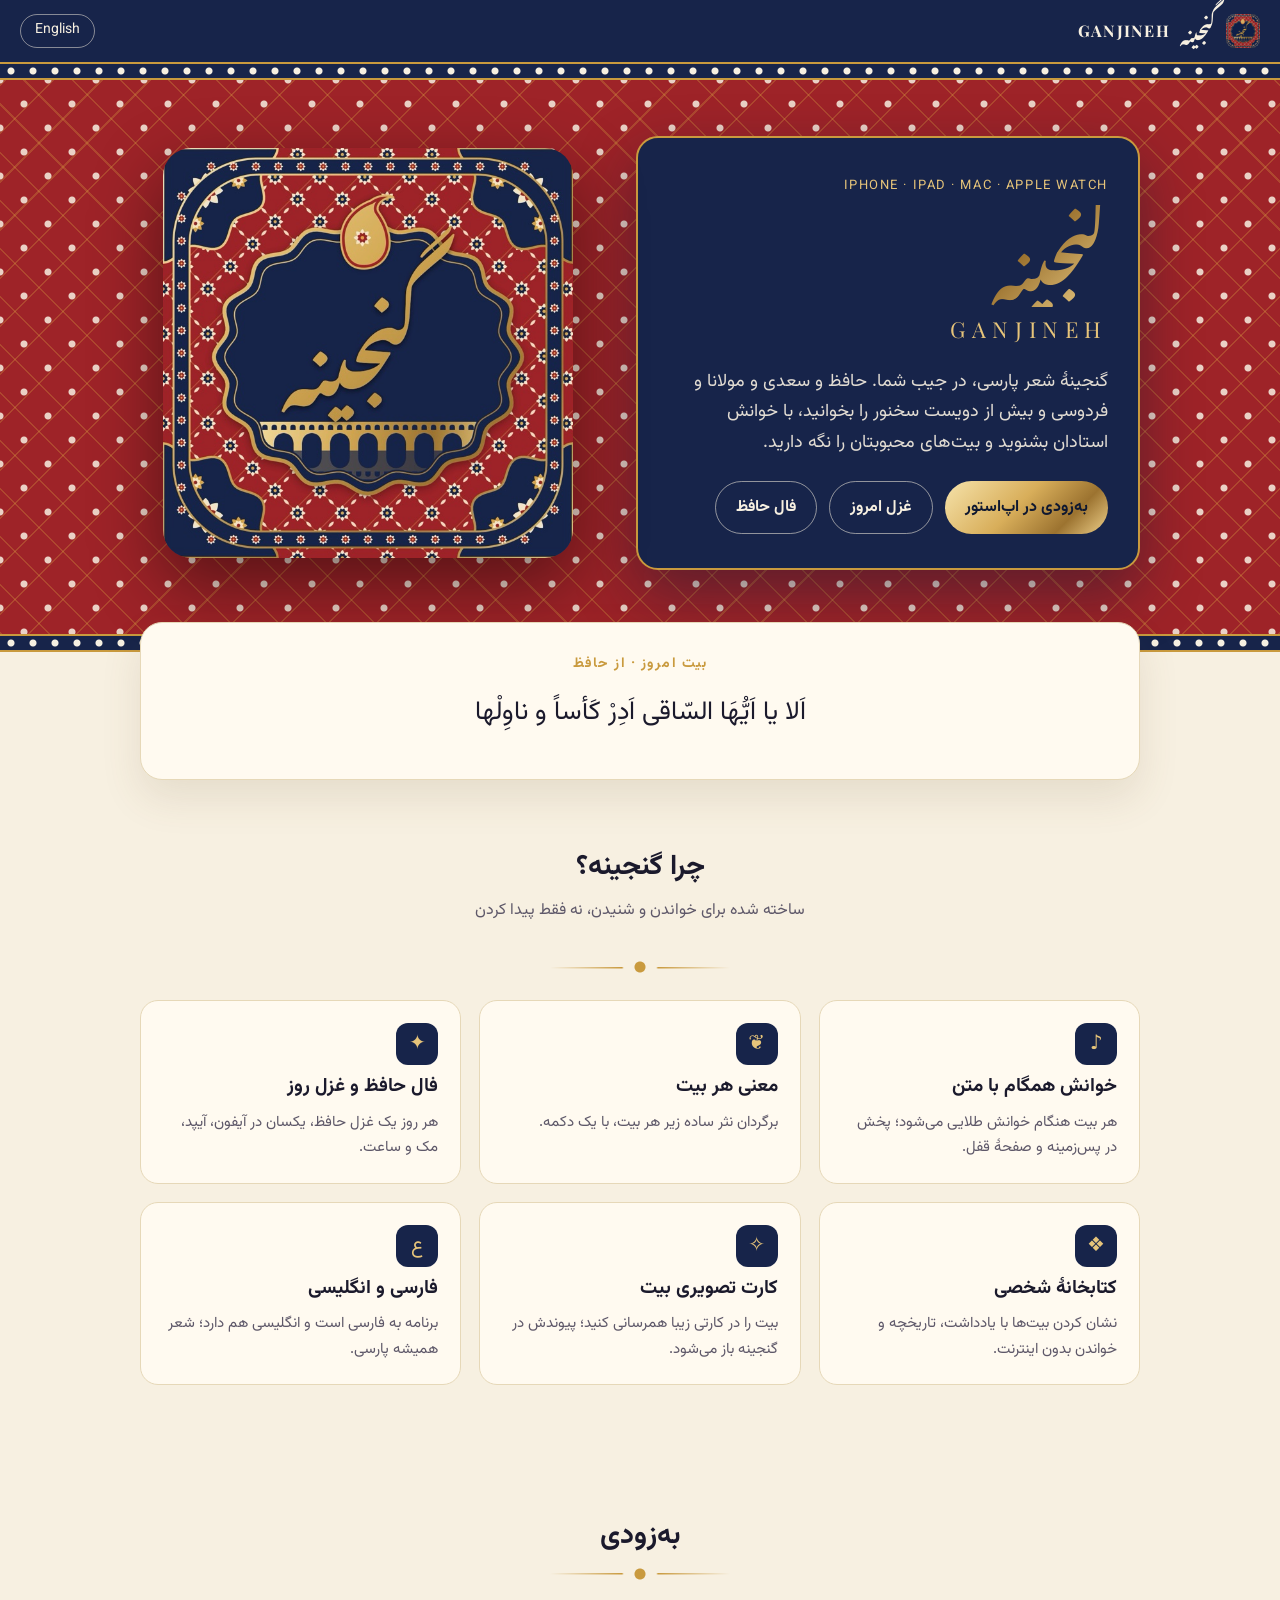
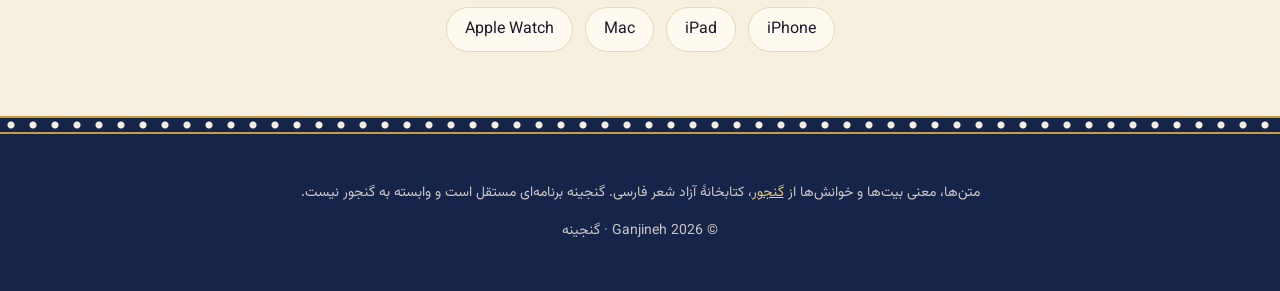
==== index.html @ 53aa2937 "Ganjineh website and universal-link setup Home page (Persian with English toggle) showing today's Ha" ====
<!doctype html>
<html lang="fa" dir="rtl">
<head>
<meta charset="utf-8">
<meta name="viewport" content="width=device-width, initial-scale=1, viewport-fit=cover">
<link rel="icon" type="image/png" href="/assets/favicon.png">
<link rel="apple-touch-icon" href="/assets/apple-touch-icon.png">
<meta name="theme-color" content="#17244a">
<meta property="og:site_name" content="Ganjineh · گنجینه">
<meta property="og:image" content="https://ganjinehparsi.com/assets/og.jpg">
<meta name="twitter:card" content="summary">
<link rel="preconnect" href="https://fonts.googleapis.com">
<link rel="preconnect" href="https://fonts.gstatic.com" crossorigin>
<link href="https://fonts.googleapis.com/css2?family=Noto+Nastaliq+Urdu:wght@700&family=Playfair+Display:wght@600&family=Vazirmatn:wght@400;700&display=swap" rel="stylesheet">
<link rel="stylesheet" href="/assets/style.css">
<script src="/assets/app.js" defer></script>
<title>گنجینه · Ganjineh — گنجینهٔ شعر پارسی</title>
<meta name="description" content="گنجینه: شعر کلاسیک فارسی را بخوانید، بشنوید و نگه دارید — حافظ، سعدی، مولانا، فردوسی و بیش از دویست سخنور. Ganjineh: read and listen to classical Persian poetry on iPhone, iPad, Mac and Apple Watch.">
<meta property="og:title" content="گنجینه · Ganjineh">
<meta property="og:description" content="گنجینهٔ شعر پارسی، در جیب شما · The treasury of Persian poetry">
</head>
<body>
<header class="top">
  <a class="brand" href="/"><img src="/assets/apple-touch-icon.png" alt=""><span class="fa">گنجینه</span><span class="en">GANJINEH</span></a>
  <a href="#" class="lang-toggle" data-lang-toggle>English</a>
</header>
<div class="border-band"></div>
<main>
  <section class="hero carpet">
    <div class="wrap hero-inner">
      <div class="hero-card">
        <span class="eyebrow">iPhone · iPad · Mac · Apple Watch</span>
        <h1 class="title-fa">گنجینه</h1>
        <p class="title-en">Ganjineh</p>
        <p class="lead only-fa">گنجینهٔ شعر پارسی، در جیب شما. حافظ و سعدی و مولانا و فردوسی و بیش از دویست سخنور را بخوانید، با خوانش استادان بشنوید و بیت‌های محبوبتان را نگه دارید.</p>
        <p class="lead only-en">The treasury of Persian poetry, in your pocket. Read Hafez, Saadi, Rumi, Ferdowsi and over two hundred poets, listen to recitations as each couplet glows, and keep the verses you love.</p>
        <div class="buttons">
          <a class="btn btn-gold" href="#download"><span class="only-fa">به‌زودی در اپ‌استور</span><span class="only-en">Coming soon to the App Store</span></a>
          <a class="btn btn-ghost" href="/today"><span class="only-fa">غزل امروز</span><span class="only-en">Today's ghazal</span></a>
          <a class="btn btn-ghost" href="/fal"><span class="only-fa">فال حافظ</span><span class="only-en">Fal of Hafez</span></a>
        </div>
      </div>
      <img class="emblem" src="/assets/emblem.jpg" alt="Ganjineh emblem">
    </div>
  </section>
  <div class="border-band"></div>

  <div class="wrap">
    <div class="daily" data-daily>
      <div class="label"><span class="only-fa">بیت امروز · از حافظ</span><span class="only-en">Today's couplet · Hafez</span></div>
      <p class="couplet"><span class="m">…</span></p>
      <div class="source"></div>
    </div>
  </div>

  <section>
    <div class="wrap">
      <h2 class="section-title"><span class="only-fa">چرا گنجینه؟</span><span class="only-en">Why Ganjineh</span></h2>
      <p class="section-sub"><span class="only-fa">ساخته شده برای خواندن و شنیدن، نه فقط پیدا کردن</span><span class="only-en">Made for reading and listening, not just finding</span></p>
      <div class="ornament"></div>
      <div class="features">
        <div class="feature"><div class="icon">♪</div><h3 class="only-fa">خوانش همگام با متن</h3><h3 class="only-en">Recitations in sync</h3><p class="only-fa">هر بیت هنگام خوانش طلایی می‌شود؛ پخش در پس‌زمینه و صفحهٔ قفل.</p><p class="only-en">Each couplet glows gold as it is recited; plays in the background and on the lock screen.</p></div>
        <div class="feature"><div class="icon">❦</div><h3 class="only-fa">معنی هر بیت</h3><h3 class="only-en">Meaning of every couplet</h3><p class="only-fa">برگردان نثر ساده زیر هر بیت، با یک دکمه.</p><p class="only-en">A plain-prose meaning under each couplet, one tap away.</p></div>
        <div class="feature"><div class="icon">✦</div><h3 class="only-fa">فال حافظ و غزل روز</h3><h3 class="only-en">Fal and Hafez of the day</h3><p class="only-fa">هر روز یک غزل حافظ، یکسان در آیفون، آیپد، مک و ساعت.</p><p class="only-en">One Hafez ghazal a day, the same on iPhone, iPad, Mac and Watch.</p></div>
        <div class="feature"><div class="icon">❖</div><h3 class="only-fa">کتابخانهٔ شخصی</h3><h3 class="only-en">Your own library</h3><p class="only-fa">نشان کردن بیت‌ها با یادداشت، تاریخچه و خواندن بدون اینترنت.</p><p class="only-en">Bookmark couplets with notes, keep history, read offline.</p></div>
        <div class="feature"><div class="icon">✧</div><h3 class="only-fa">کارت تصویری بیت</h3><h3 class="only-en">Share as an image</h3><p class="only-fa">بیت را در کارتی زیبا همرسانی کنید؛ پیوندش در گنجینه باز می‌شود.</p><p class="only-en">Share a couplet as a framed card; its link opens right in Ganjineh.</p></div>
        <div class="feature"><div class="icon">ع</div><h3 class="only-fa">فارسی و انگلیسی</h3><h3 class="only-en">Persian and English</h3><p class="only-fa">برنامه به فارسی است و انگلیسی هم دارد؛ شعر همیشه پارسی.</p><p class="only-en">Persian by default with an English interface; the poems stay Persian.</p></div>
      </div>
    </div>
  </section>

  <section class="platforms" id="download">
    <div class="wrap">
      <h2 class="section-title"><span class="only-fa">به‌زودی</span><span class="only-en">Coming soon</span></h2>
      <div class="ornament"></div>
      <div class="row"><span class="pill">iPhone</span><span class="pill">iPad</span><span class="pill">Mac</span><span class="pill">Apple Watch</span></div>
    </div>
  </section>
</main>
<div class="border-band"></div>
<footer>
  <div class="wrap">
    <p><span class="only-fa">متن‌ها، معنی بیت‌ها و خوانش‌ها از <a href="https://ganjoor.net">گنجور</a>، کتابخانهٔ آزاد شعر فارسی. گنجینه برنامه‌ای مستقل است و وابسته به گنجور نیست.</span><span class="only-en">Poems, couplet meanings and recitations come from <a href="https://ganjoor.net">Ganjoor</a>, the free library of Persian poetry. Ganjineh is independent and not affiliated with Ganjoor.</span></p>
    <p>© 2026 Ganjineh · گنجینه</p>
  </div>
</footer>
</body>
</html>
---- assets/style.css ----
:root {
  --indigo: #17244a;
  --indigo-deep: #0f1830;
  --madder: #9e2328;
  --madder-deep: #6e151b;
  --ivory: #f7f0e1;
  --ivory-card: #fffaf0;
  --ink: #1b1a2c;
  --ink-soft: #5e5869;
  --gold: #c99a3e;
  --gold-leaf: linear-gradient(135deg, #f6e3ab 0%, #d8ae5a 45%, #9c7330 75%, #eed08a 100%);
  --rule: #e6d8b8;
  --radius: 22px;
}

* { box-sizing: border-box; }
html { -webkit-text-size-adjust: 100%; }
body {
  margin: 0;
  background: var(--ivory);
  color: var(--ink);
  font-family: "Vazirmatn", "Inter", system-ui, -apple-system, sans-serif;
  line-height: 1.7;
}
a { color: var(--madder); }
img { max-width: 100%; display: block; }

/* Carpet field: madder ground with a gold herati lattice and ivory rosettes, drawn in CSS. */
.carpet {
  background-color: var(--madder);
  background-image:
    radial-gradient(circle at 50% 50%, rgba(247, 240, 225, .85) 0 3px, transparent 4px),
    radial-gradient(circle at 50% 50%, rgba(247, 240, 225, .85) 0 3px, transparent 4px),
    repeating-linear-gradient(45deg, rgba(217, 164, 65, .28) 0 1.5px, transparent 1.5px 34px),
    repeating-linear-gradient(-45deg, rgba(217, 164, 65, .28) 0 1.5px, transparent 1.5px 34px);
  background-size: 48px 48px, 48px 48px, auto, auto;
  background-position: 0 0, 24px 24px, 0 0, 0 0;
}

.border-band {
  height: 18px;
  background:
    radial-gradient(circle, var(--ivory) 0 3px, transparent 4px) 0 50% / 22px 18px repeat-x,
    var(--indigo);
  border-top: 2px solid var(--gold);
  border-bottom: 2px solid var(--gold);
}

.wrap { max-width: 1040px; margin: 0 auto; padding: 0 20px; }

/* Header */
.top {
  display: flex; align-items: center; justify-content: space-between;
  padding: 14px 20px; background: var(--indigo); color: var(--ivory);
}
.top a { color: var(--ivory); text-decoration: none; }
.brand { display: flex; align-items: center; gap: 10px; font-weight: 700; }
.brand img { width: 34px; height: 34px; border-radius: 8px; }
.brand .fa { font-family: "Noto Nastaliq Urdu", serif; font-size: 20px; line-height: 1; }
.brand .en { font-family: "Playfair Display", Georgia, serif; letter-spacing: .08em; }
.lang-toggle {
  border: 1px solid rgba(247, 240, 225, .5); border-radius: 999px; padding: 4px 14px; font-size: 14px;
}

/* Hero */
.hero { padding: 56px 0 64px; }
.hero-inner {
  display: grid; grid-template-columns: 1.05fr .95fr; gap: 40px; align-items: center;
}
.hero-card {
  background: var(--indigo); color: var(--ivory); border-radius: var(--radius);
  padding: 34px 30px; border: 2px solid var(--gold);
  box-shadow: 0 24px 60px rgba(15, 24, 48, .45);
}
.eyebrow {
  display: inline-block; font-size: 13px; letter-spacing: .12em; text-transform: uppercase;
  color: #e6c47a; margin-bottom: 8px;
}
.title-fa {
  font-family: "Noto Nastaliq Urdu", serif; font-size: clamp(42px, 7vw, 64px); line-height: 1.6;
  margin: 0; background: var(--gold-leaf); -webkit-background-clip: text; background-clip: text; color: transparent;
}
.title-en {
  font-family: "Playfair Display", Georgia, serif; font-size: clamp(18px, 2.4vw, 22px);
  letter-spacing: .3em; text-transform: uppercase; color: #e6c47a; margin: 4px 0 18px;
}
.lead { font-size: 18px; margin: 0 0 22px; color: rgba(247, 240, 225, .9); }
.lead-en { font-size: 15px; color: rgba(247, 240, 225, .7); margin: -12px 0 24px; direction: ltr; text-align: start; }
.emblem { width: min(440px, 90%); margin: 0 auto; border-radius: 28px; box-shadow: 0 26px 70px rgba(0, 0, 0, .45); }

.buttons { display: flex; flex-wrap: wrap; gap: 12px; }
.btn {
  display: inline-flex; align-items: center; gap: 8px; padding: 12px 20px; border-radius: 999px;
  font-weight: 700; text-decoration: none; border: 0; cursor: pointer; font-size: 16px; font-family: inherit;
}
.btn-gold { background: var(--gold-leaf); color: var(--indigo-deep); }
.btn-ghost { border: 1.5px solid rgba(247, 240, 225, .55); color: var(--ivory); background: transparent; }
.btn small { font-weight: 500; opacity: .75; }

/* Today's couplet */
.daily {
  margin: -30px auto 0; position: relative; z-index: 2;
  background: var(--ivory-card); border-radius: var(--radius); border: 1px solid var(--rule);
  padding: 30px 26px; text-align: center; box-shadow: 0 18px 40px rgba(107, 85, 48, .12);
}
.daily .label { color: var(--gold); font-weight: 700; letter-spacing: .08em; font-size: 14px; }
.couplet { font-size: clamp(20px, 3.4vw, 26px); line-height: 2; margin: 10px 0; }
.couplet .m { display: block; }
.daily .source { color: var(--ink-soft); font-size: 15px; }

/* Sections */
section { padding: 64px 0; }
.section-title { text-align: center; margin: 0 0 6px; font-size: 28px; }
.section-sub { text-align: center; color: var(--ink-soft); margin: 0 0 36px; }
.ornament {
  width: 180px; height: 14px; margin: 0 auto 26px;
  background:
    radial-gradient(circle, var(--gold) 0 5px, transparent 6px) 50% 50% / 14px 14px no-repeat,
    linear-gradient(90deg, transparent, var(--gold) 40%, transparent 41% 59%, var(--gold) 60%, transparent) 50% 50% / 100% 1.5px no-repeat;
}
.features { display: grid; grid-template-columns: repeat(3, 1fr); gap: 18px; }
.feature {
  background: var(--ivory-card); border: 1px solid var(--rule); border-radius: 18px; padding: 22px;
}
.feature h3 { margin: 6px 0 6px; font-size: 19px; }
.feature p { margin: 0; color: var(--ink-soft); font-size: 15px; }
.feature .en { direction: ltr; text-align: start; font-size: 13.5px; margin-top: 8px; color: #7c7486; }
.feature .icon {
  width: 42px; height: 42px; border-radius: 12px; display: grid; place-items: center;
  background: var(--indigo); color: #e6c47a; font-size: 20px;
}

.platforms { text-align: center; }
.platforms .row { display: flex; justify-content: center; flex-wrap: wrap; gap: 12px; margin-top: 18px; }
.pill { border: 1px solid var(--rule); border-radius: 999px; padding: 8px 18px; background: var(--ivory-card); }

/* Shared-link page */
.poem-page { padding: 40px 0 70px; }
.poem-card {
  background: var(--ivory-card); border: 1px solid var(--rule); border-radius: var(--radius);
  padding: 34px 26px; max-width: 760px; margin: 0 auto; box-shadow: 0 18px 40px rgba(107, 85, 48, .12);
}
.poem-head { text-align: center; margin-bottom: 18px; }
.poem-head .poet { color: var(--gold); font-weight: 700; }
.poem-head h1 { font-family: "Noto Nastaliq Urdu", serif; font-weight: 700; font-size: 34px; margin: 6px 0 4px; line-height: 1.8; }
.poem-head .meta { color: var(--ink-soft); font-size: 14px; }
.verses { margin-top: 18px; }
.beyt { display: grid; grid-template-columns: 1fr 1fr; gap: 28px; padding: 10px 12px; border-radius: 12px; font-size: 21px; line-height: 2; }
.beyt .m1 { text-align: right; } .beyt .m2 { text-align: left; }
.beyt.single { grid-template-columns: 1fr; text-align: center; }
.beyt.focus { background: #f2e4bf; box-shadow: inset 0 0 0 1.5px var(--gold); animation: glow 2.6s ease-out 1; }
@keyframes glow { 0% { box-shadow: inset 0 0 0 3px var(--gold), 0 0 26px rgba(201, 154, 62, .6); } 100% { box-shadow: inset 0 0 0 1.5px var(--gold); } }
.meaning { grid-column: 1 / -1; font-size: 15px; color: var(--ink-soft); text-align: center; }
.open-app {
  position: sticky; bottom: 14px; margin: 26px auto 0; max-width: 760px;
  background: var(--indigo); color: var(--ivory); border-radius: 18px; padding: 14px 18px;
  display: flex; align-items: center; justify-content: space-between; gap: 12px; border: 1.5px solid var(--gold);
}
.open-app .t { font-weight: 700; }
.open-app .s { font-size: 13px; opacity: .75; }
.loading { text-align: center; color: var(--ink-soft); padding: 40px 0; }
.credit { text-align: center; color: var(--ink-soft); font-size: 14px; margin-top: 20px; }

/* Footer */
footer { background: var(--indigo); color: rgba(247, 240, 225, .8); padding: 34px 0; text-align: center; font-size: 14px; }
footer a { color: #e6c47a; }

[lang="en"] .only-fa, [lang="fa"] .only-en { display: none; }

@media (max-width: 820px) {
  .hero-inner { grid-template-columns: 1fr; }
  .hero { padding-top: 34px; }
  .features { grid-template-columns: 1fr; }
  .beyt { grid-template-columns: 1fr; gap: 0; }
  .beyt .m1 { text-align: right; } .beyt .m2 { text-align: left; }
}
@media (prefers-reduced-motion: reduce) { .beyt.focus { animation: none; } }
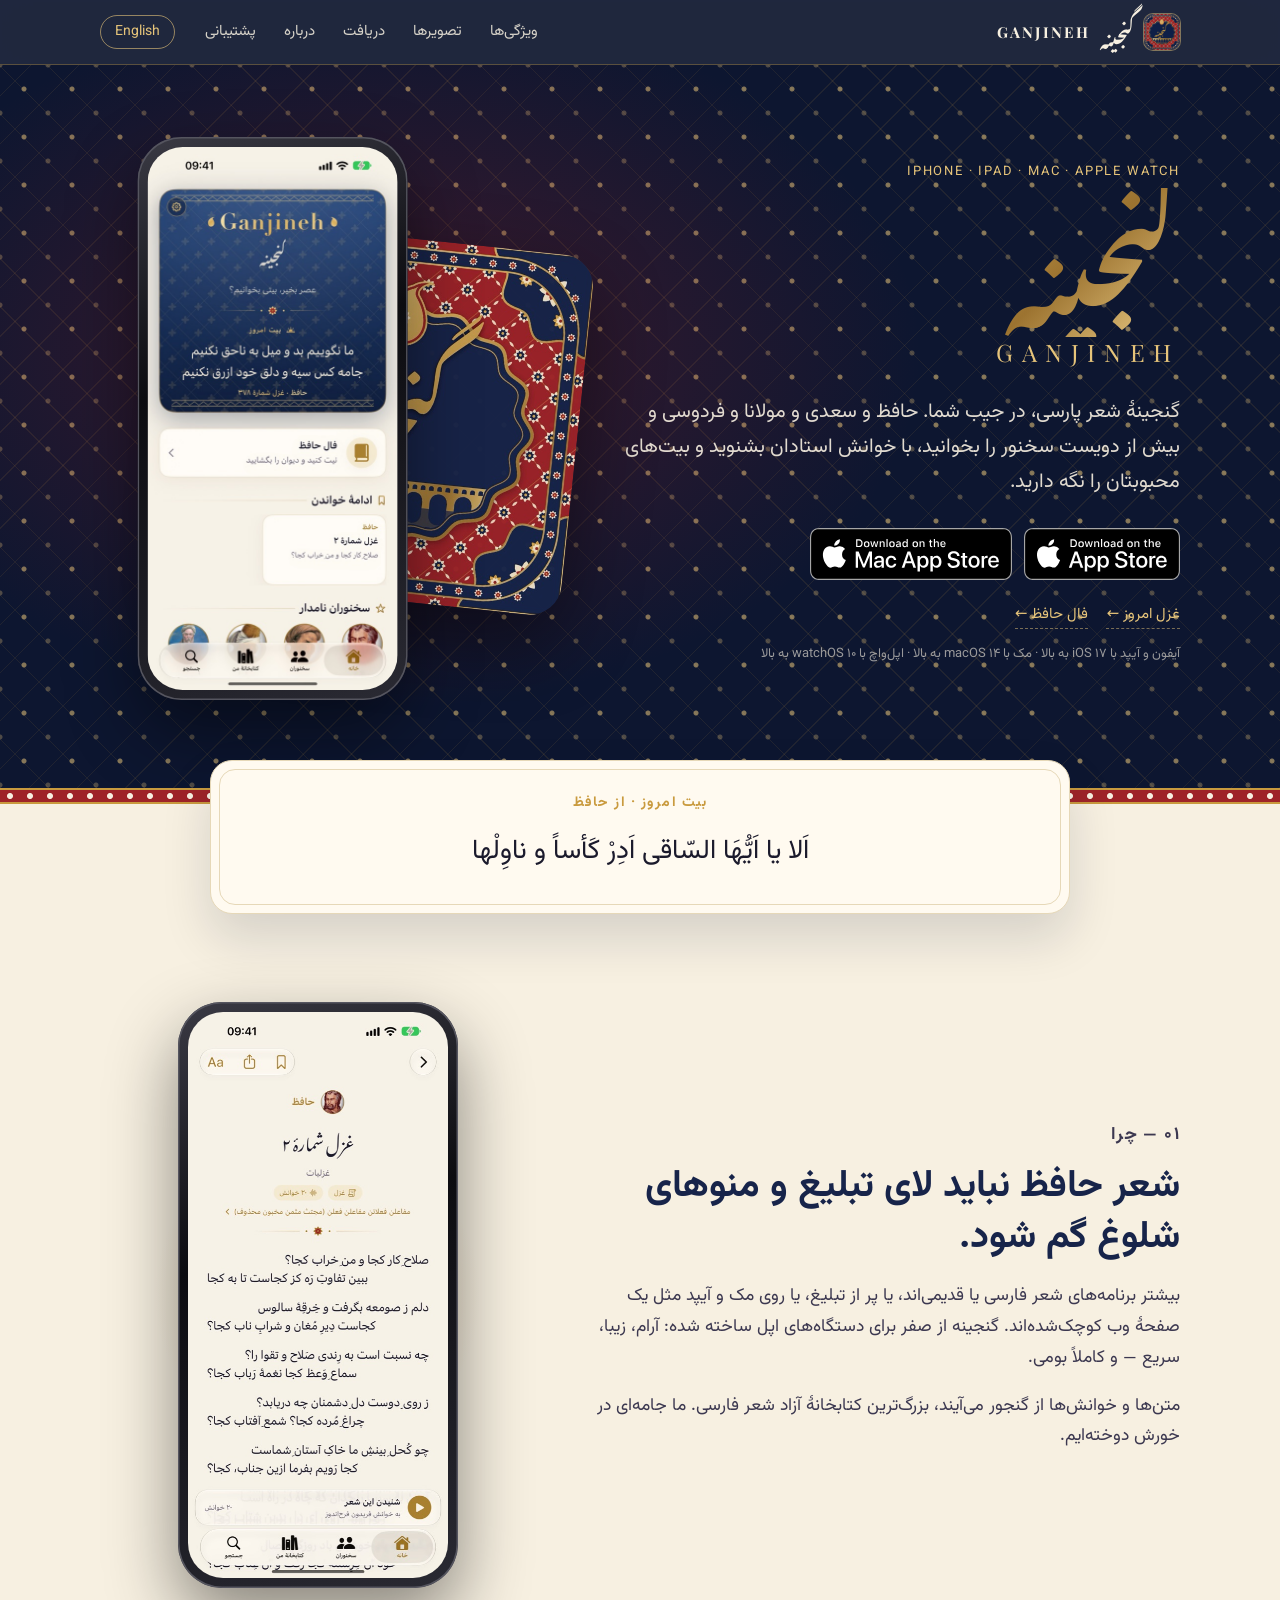
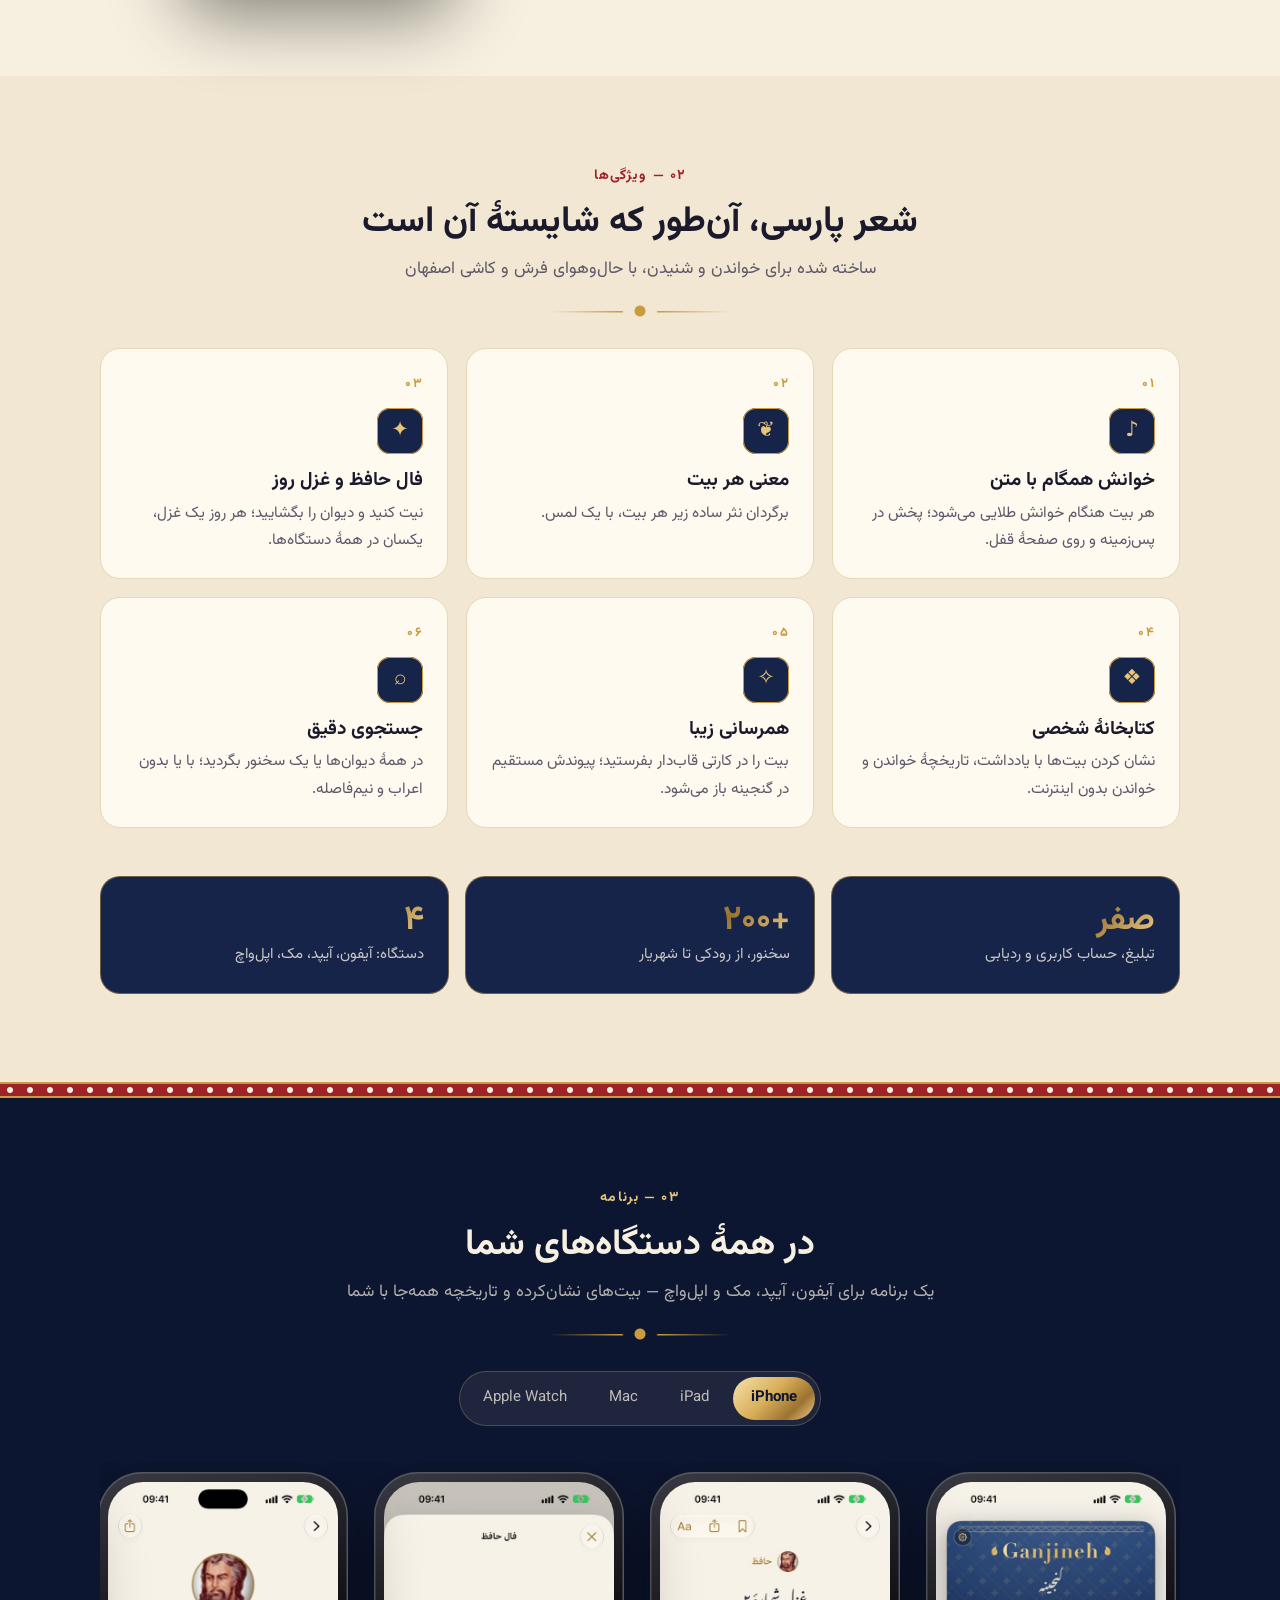
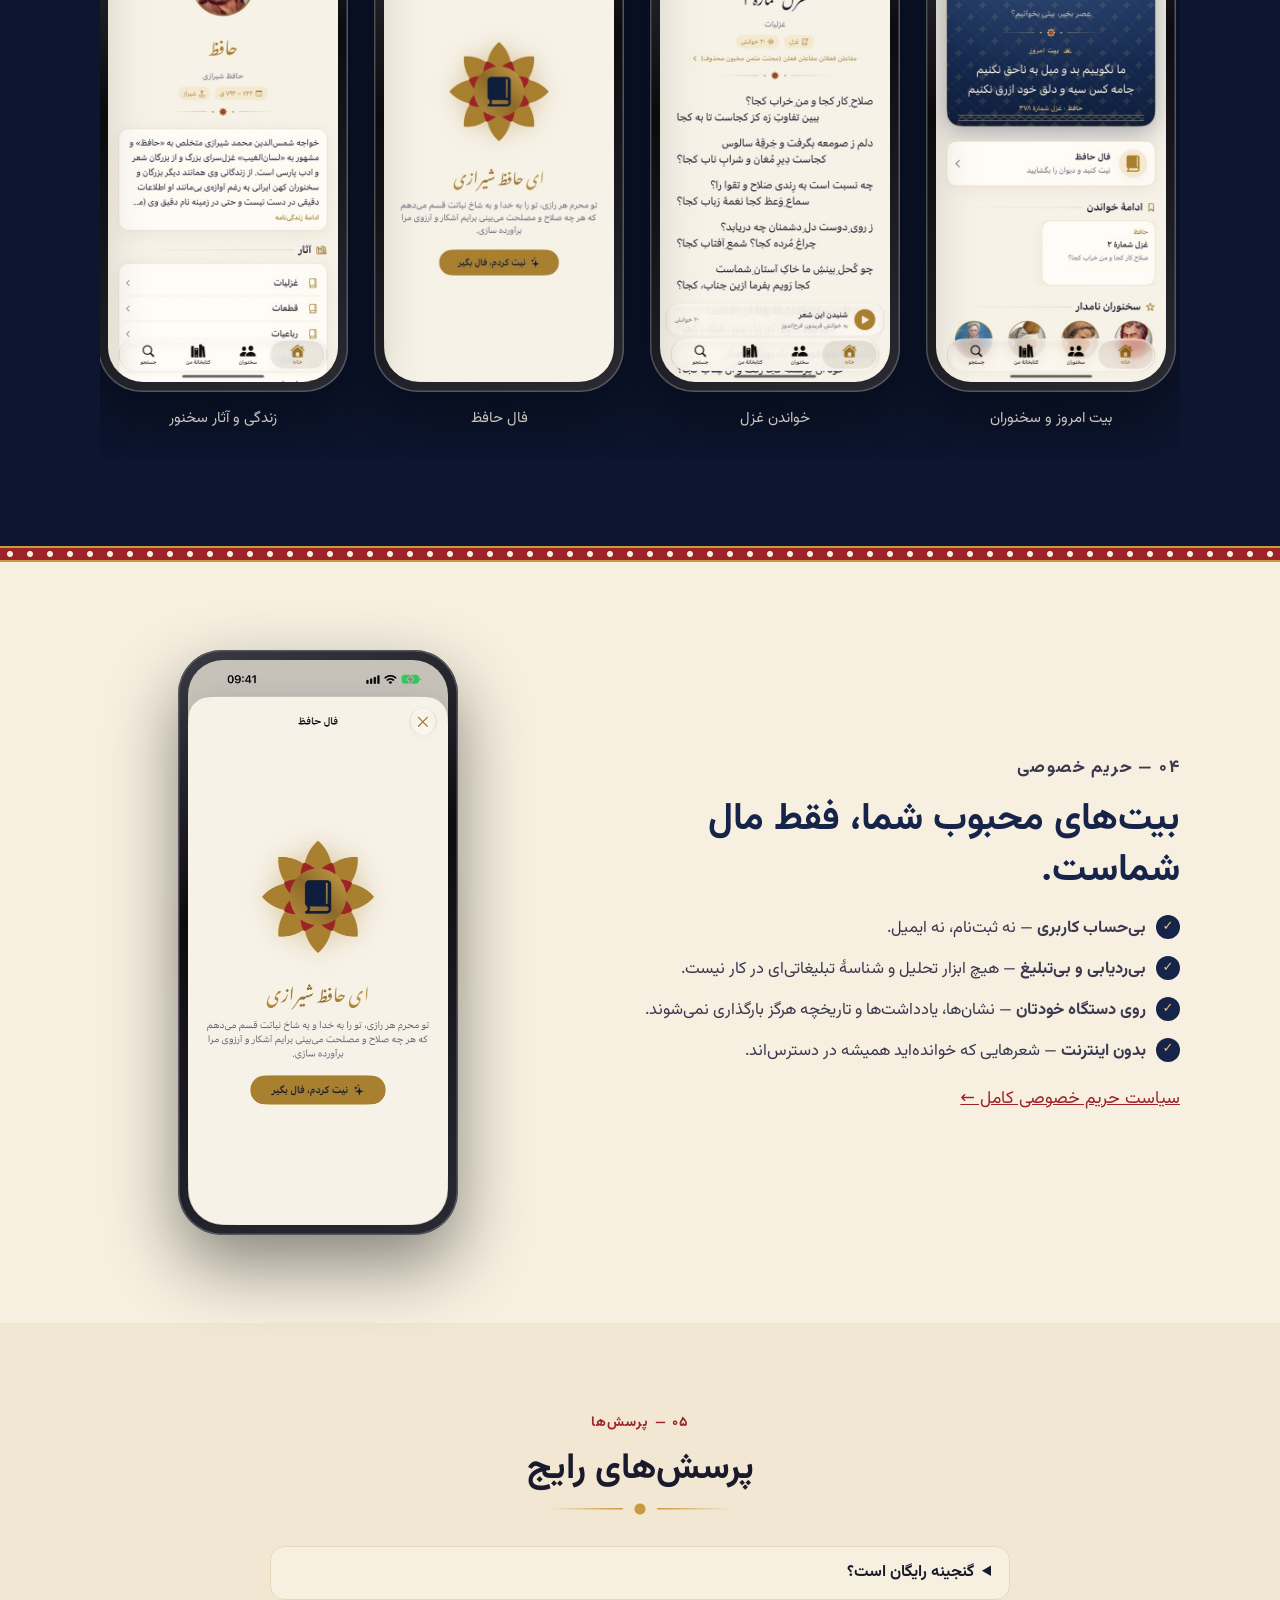
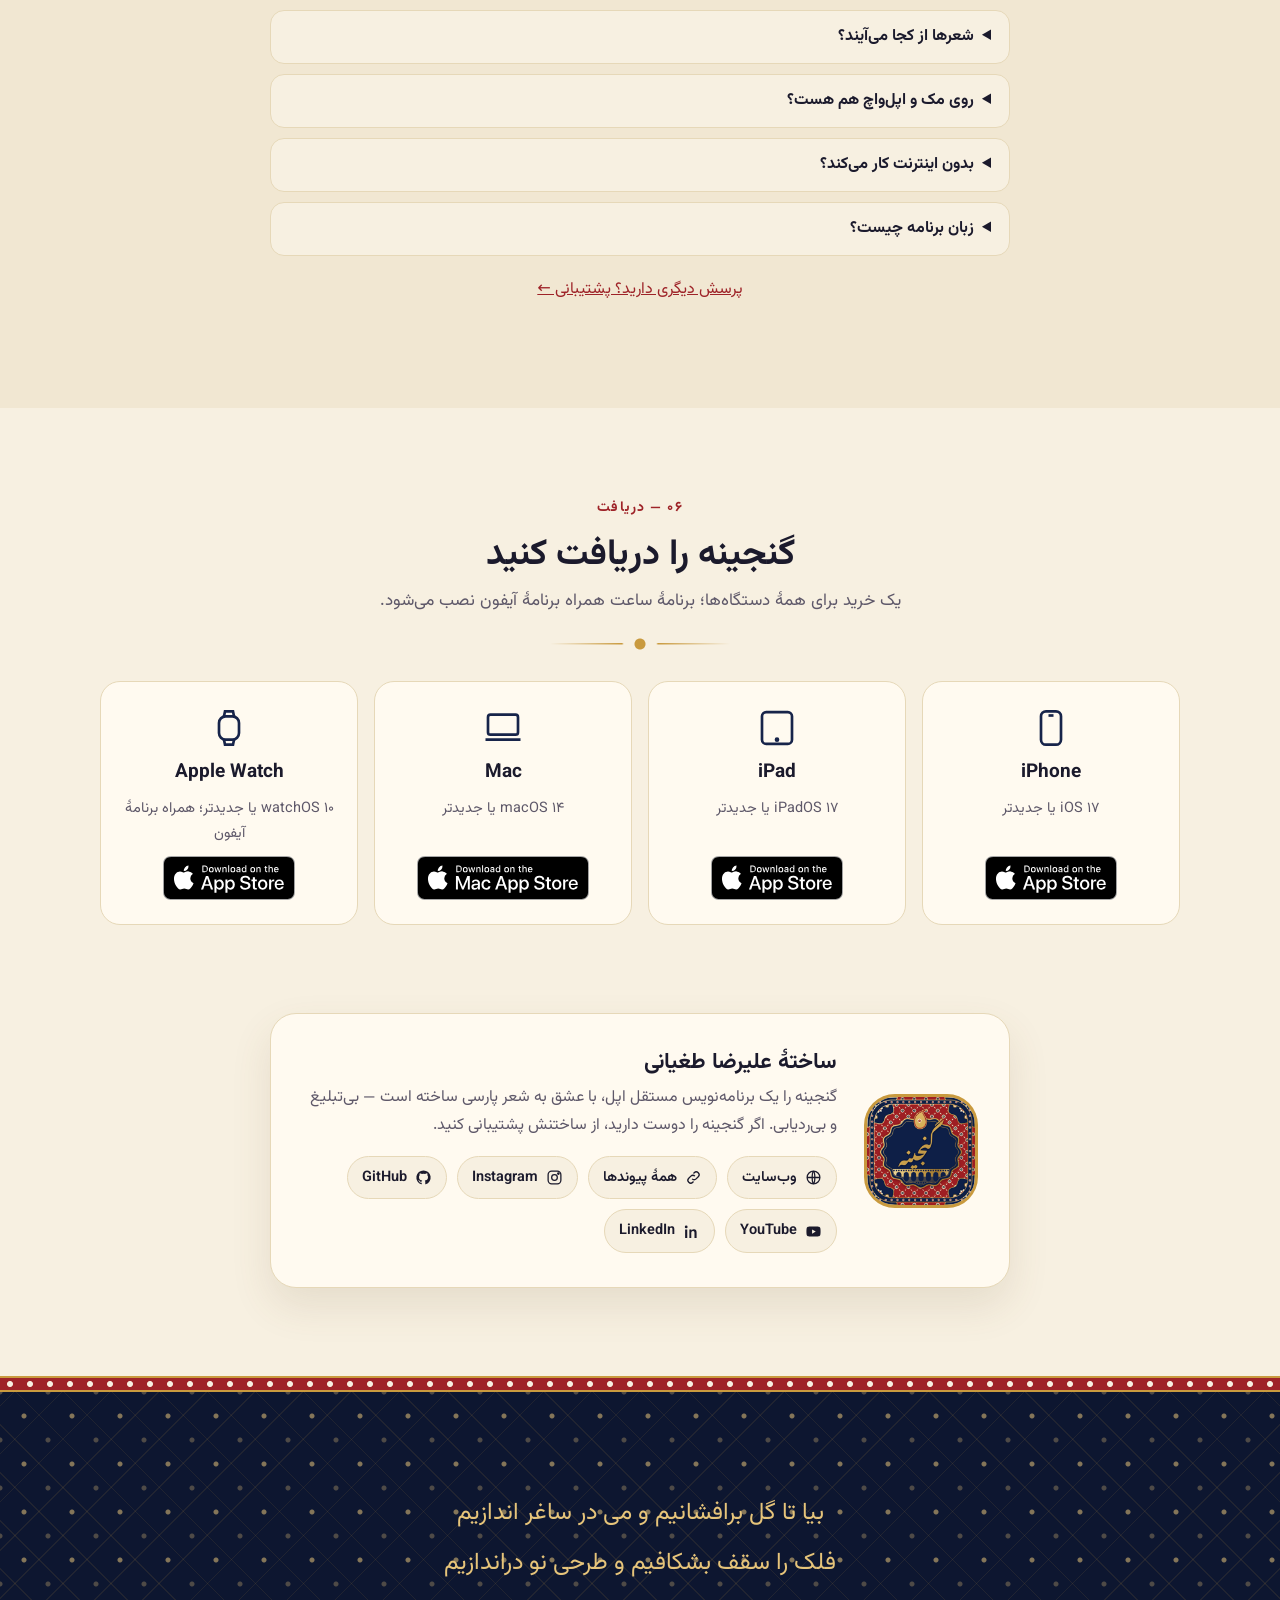
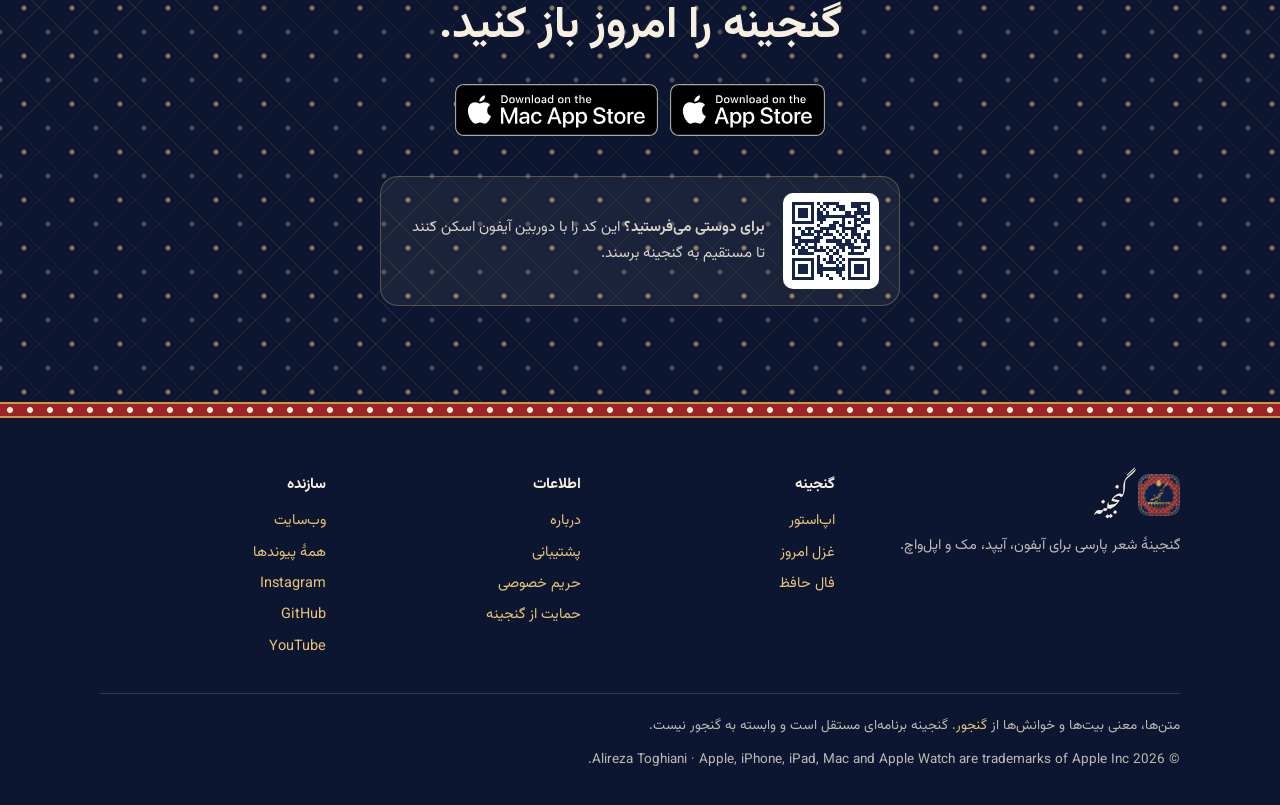
==== commit 068e83ee: "Launch site: App Store links, screenshots, about, support, privacy and donate pages Co-Authored-By: " ====
--- a/index.html
+++ b/index.html
@@ -3,44 +3,68 @@
 <head>
 <meta charset="utf-8">
 <meta name="viewport" content="width=device-width, initial-scale=1, viewport-fit=cover">
+<title>گنجینه · Ganjineh — گنجینهٔ شعر پارسی برای آیفون، آیپد، مک و اپل‌واچ</title>
+<meta name="description" content="گنجینه: شعر کلاسیک فارسی را بخوانید، بشنوید و نگه دارید — حافظ، سعدی، مولانا، فردوسی و بیش از دویست سخنور. Ganjineh: read and listen to classical Persian poetry on iPhone, iPad, Mac and Apple Watch.">
 <link rel="icon" type="image/png" href="/assets/favicon.png">
 <link rel="apple-touch-icon" href="/assets/apple-touch-icon.png">
-<meta name="theme-color" content="#17244a">
+<meta name="theme-color" content="#0d1630">
+<meta name="apple-itunes-app" content="app-id=6822480269, app-argument=https://ganjinehparsi.com/">
 <meta property="og:site_name" content="Ganjineh · گنجینه">
+<meta property="og:title" content="گنجینه · Ganjineh">
+<meta property="og:description" content="گنجینهٔ شعر پارسی، در جیب شما · The treasury of Persian poetry for iPhone, iPad, Mac and Apple Watch">
 <meta property="og:image" content="https://ganjinehparsi.com/assets/og.jpg">
-<meta name="twitter:card" content="summary">
+<meta property="og:url" content="https://ganjinehparsi.com/">
+<meta name="twitter:card" content="summary_large_image">
+<link rel="canonical" href="https://ganjinehparsi.com/">
 <link rel="preconnect" href="https://fonts.googleapis.com">
 <link rel="preconnect" href="https://fonts.gstatic.com" crossorigin>
-<link href="https://fonts.googleapis.com/css2?family=Noto+Nastaliq+Urdu:wght@700&family=Playfair+Display:wght@600&family=Vazirmatn:wght@400;700&display=swap" rel="stylesheet">
+<link href="https://fonts.googleapis.com/css2?family=Noto+Nastaliq+Urdu:wght@700&family=Playfair+Display:wght@600&family=Vazirmatn:wght@400;600;700&display=swap" rel="stylesheet">
 <link rel="stylesheet" href="/assets/style.css">
 <script src="/assets/app.js" defer></script>
-<title>گنجینه · Ganjineh — گنجینهٔ شعر پارسی</title>
-<meta name="description" content="گنجینه: شعر کلاسیک فارسی را بخوانید، بشنوید و نگه دارید — حافظ، سعدی، مولانا، فردوسی و بیش از دویست سخنور. Ganjineh: read and listen to classical Persian poetry on iPhone, iPad, Mac and Apple Watch.">
-<meta property="og:title" content="گنجینه · Ganjineh">
-<meta property="og:description" content="گنجینهٔ شعر پارسی، در جیب شما · The treasury of Persian poetry">
 </head>
 <body>
 <header class="top">
-  <a class="brand" href="/"><img src="/assets/apple-touch-icon.png" alt=""><span class="fa">گنجینه</span><span class="en">GANJINEH</span></a>
-  <a href="#" class="lang-toggle" data-lang-toggle>English</a>
+  <div class="wrap top-inner">
+    <a class="brand" href="/"><img src="/assets/apple-touch-icon.png" alt=""><span class="fa">گنجینه</span><span class="en">GANJINEH</span></a>
+    <nav class="nav" data-nav>
+      <a href="#features"><span class="only-fa">ویژگی‌ها</span><span class="only-en">Features</span></a>
+      <a href="#screens"><span class="only-fa">تصویرها</span><span class="only-en">Screenshots</span></a>
+      <a href="#download"><span class="only-fa">دریافت</span><span class="only-en">Download</span></a>
+      <a href="/about"><span class="only-fa">درباره</span><span class="only-en">About</span></a>
+      <a href="/support"><span class="only-fa">پشتیبانی</span><span class="only-en">Support</span></a>
+    </nav>
+    <button class="menu-btn" data-menu aria-label="Menu">☰</button>
+    <a href="#" class="lang-toggle" data-lang-toggle>English</a>
+  </div>
 </header>
-<div class="border-band"></div>
+
 <main>
-  <section class="hero carpet">
+  <section class="hero carpet" style="padding:0">
     <div class="wrap hero-inner">
-      <div class="hero-card">
+      <div>
         <span class="eyebrow">iPhone · iPad · Mac · Apple Watch</span>
         <h1 class="title-fa">گنجینه</h1>
         <p class="title-en">Ganjineh</p>
         <p class="lead only-fa">گنجینهٔ شعر پارسی، در جیب شما. حافظ و سعدی و مولانا و فردوسی و بیش از دویست سخنور را بخوانید، با خوانش استادان بشنوید و بیت‌های محبوبتان را نگه دارید.</p>
-        <p class="lead only-en">The treasury of Persian poetry, in your pocket. Read Hafez, Saadi, Rumi, Ferdowsi and over two hundred poets, listen to recitations as each couplet glows, and keep the verses you love.</p>
-        <div class="buttons">
-          <a class="btn btn-gold" href="#download"><span class="only-fa">به‌زودی در اپ‌استور</span><span class="only-en">Coming soon to the App Store</span></a>
-          <a class="btn btn-ghost" href="/today"><span class="only-fa">غزل امروز</span><span class="only-en">Today's ghazal</span></a>
-          <a class="btn btn-ghost" href="/fal"><span class="only-fa">فال حافظ</span><span class="only-en">Fal of Hafez</span></a>
-        </div>
-      </div>
-      <img class="emblem" src="/assets/emblem.jpg" alt="Ganjineh emblem">
+        <p class="lead only-en">The treasury of Persian poetry, in your pocket. Read Hafez, Saadi, Rumi, Ferdowsi and over two hundred poets, listen to master recitations as each couplet glows, and keep the verses you love.</p>
+        <div class="cta">
+          <a class="badge" data-link="appStore" href="#download" aria-label="Download on the App Store"><img src="/assets/download-on-the-app-store.svg" alt="Download on the App Store"></a>
+          <a class="btn btn-gold" data-link="dmg" data-optional href="#download">
+            <svg viewBox="0 0 24 24" fill="currentColor" aria-hidden="true"><path d="M16.4 12.6c0-2.4 2-3.6 2.1-3.7-1.1-1.7-2.9-1.9-3.5-1.9-1.5-.2-2.9.9-3.7.9-.8 0-1.9-.9-3.2-.8-1.6 0-3.1 1-4 2.4-1.7 3-.4 7.4 1.2 9.8.8 1.2 1.8 2.5 3 2.4 1.2 0 1.7-.8 3.1-.8 1.5 0 1.9.8 3.2.8 1.3 0 2.2-1.2 3-2.4.9-1.4 1.3-2.7 1.3-2.8-.1 0-2.5-1-2.5-3.9zM14 5.5c.7-.8 1.1-1.9 1-3-1 0-2.1.7-2.8 1.5-.6.7-1.2 1.8-1 2.9 1 .1 2.1-.6 2.8-1.4z"/></svg>
+            <span class="stack"><span class="only-fa">دانلود برای مک</span><span class="only-en">Download for Mac</span><small>DMG · macOS 14+</small></span>
+          </a>
+        <a class="badge" data-link="macAppStore" href="#download" aria-label="Download on the Mac App Store"><img src="/assets/download-on-the-mac-app-store.svg" alt="Download on the Mac App Store"></a>
+        </div>
+        <div class="cta-sub">
+          <a href="/today"><span class="only-fa">غزل امروز ←</span><span class="only-en">Today's ghazal →</span></a>
+          <a href="/fal"><span class="only-fa">فال حافظ ←</span><span class="only-en">Fal of Hafez →</span></a>
+        </div>
+        <p class="req"><span class="only-fa">آیفون و آیپد با iOS ۱۷ به بالا · مک با macOS ۱۴ به بالا · اپل‌واچ با watchOS ۱۰ به بالا</span><span class="only-en">iPhone & iPad on iOS 17+ · Mac on macOS 14+ · Apple Watch on watchOS 10+</span></p>
+      </div>
+      <div class="hero-visual">
+        <img class="emblem" src="/assets/emblem.jpg" alt="">
+        <div class="phone"><img src="/assets/shots/iphone-home.jpg" alt="Ganjineh on iPhone: today's couplet"></div>
+      </div>
     </div>
   </section>
   <div class="border-band"></div>
@@ -53,36 +77,192 @@
     </div>
   </div>
 
-  <section>
-    <div class="wrap">
-      <h2 class="section-title"><span class="only-fa">چرا گنجینه؟</span><span class="only-en">Why Ganjineh</span></h2>
-      <p class="section-sub"><span class="only-fa">ساخته شده برای خواندن و شنیدن، نه فقط پیدا کردن</span><span class="only-en">Made for reading and listening, not just finding</span></p>
+  <section id="why">
+    <div class="wrap split">
+      <div>
+        <p class="kicker"><span class="only-fa">۰۱ — چرا</span><span class="only-en">01 — Why</span></p>
+        <h2 class="only-fa">شعر حافظ نباید لای تبلیغ و منوهای شلوغ گم شود.</h2>
+        <h2 class="only-en">Hafez shouldn't be lost between ads and cluttered menus.</h2>
+        <p class="only-fa">بیشتر برنامه‌های شعر فارسی یا قدیمی‌اند، یا پر از تبلیغ، یا روی مک و آیپد مثل یک صفحهٔ وب کوچک‌شده‌اند. گنجینه از صفر برای دستگاه‌های اپل ساخته شده: آرام، زیبا، سریع — و کاملاً بومی.</p>
+        <p class="only-en">Most Persian poetry apps are dated, full of ads, or feel like a shrunken web page on Mac and iPad. Ganjineh is built from scratch for Apple devices: calm, beautiful, fast — and fully native.</p>
+        <p class="only-fa">متن‌ها و خوانش‌ها از گنجور می‌آیند، بزرگ‌ترین کتابخانهٔ آزاد شعر فارسی. ما جامه‌ای در خورش دوخته‌ایم.</p>
+        <p class="only-en">The texts and recitations come from Ganjoor, the largest free library of Persian poetry. We tailored a garment worthy of it.</p>
+      </div>
+      <div class="split-visual"><div class="phone"><img loading="lazy" src="/assets/shots/iphone-poem.jpg" alt="A ghazal of Hafez in Ganjineh"></div></div>
+    </div>
+  </section>
+
+  <section id="features" class="tinted">
+    <div class="wrap">
+      <p class="kicker center"><span class="only-fa">۰۲ — ویژگی‌ها</span><span class="only-en">02 — Features</span></p>
+      <h2 class="section-title"><span class="only-fa">شعر پارسی، آن‌طور که شایستهٔ آن است</span><span class="only-en">Persian poetry, as it deserves to be read</span></h2>
+      <p class="section-sub"><span class="only-fa">ساخته شده برای خواندن و شنیدن، با حال‌وهوای فرش و کاشی اصفهان</span><span class="only-en">Made for reading and listening, dressed in the colours of Esfahan's carpets and tiles</span></p>
       <div class="ornament"></div>
       <div class="features">
-        <div class="feature"><div class="icon">♪</div><h3 class="only-fa">خوانش همگام با متن</h3><h3 class="only-en">Recitations in sync</h3><p class="only-fa">هر بیت هنگام خوانش طلایی می‌شود؛ پخش در پس‌زمینه و صفحهٔ قفل.</p><p class="only-en">Each couplet glows gold as it is recited; plays in the background and on the lock screen.</p></div>
-        <div class="feature"><div class="icon">❦</div><h3 class="only-fa">معنی هر بیت</h3><h3 class="only-en">Meaning of every couplet</h3><p class="only-fa">برگردان نثر ساده زیر هر بیت، با یک دکمه.</p><p class="only-en">A plain-prose meaning under each couplet, one tap away.</p></div>
-        <div class="feature"><div class="icon">✦</div><h3 class="only-fa">فال حافظ و غزل روز</h3><h3 class="only-en">Fal and Hafez of the day</h3><p class="only-fa">هر روز یک غزل حافظ، یکسان در آیفون، آیپد، مک و ساعت.</p><p class="only-en">One Hafez ghazal a day, the same on iPhone, iPad, Mac and Watch.</p></div>
-        <div class="feature"><div class="icon">❖</div><h3 class="only-fa">کتابخانهٔ شخصی</h3><h3 class="only-en">Your own library</h3><p class="only-fa">نشان کردن بیت‌ها با یادداشت، تاریخچه و خواندن بدون اینترنت.</p><p class="only-en">Bookmark couplets with notes, keep history, read offline.</p></div>
-        <div class="feature"><div class="icon">✧</div><h3 class="only-fa">کارت تصویری بیت</h3><h3 class="only-en">Share as an image</h3><p class="only-fa">بیت را در کارتی زیبا همرسانی کنید؛ پیوندش در گنجینه باز می‌شود.</p><p class="only-en">Share a couplet as a framed card; its link opens right in Ganjineh.</p></div>
-        <div class="feature"><div class="icon">ع</div><h3 class="only-fa">فارسی و انگلیسی</h3><h3 class="only-en">Persian and English</h3><p class="only-fa">برنامه به فارسی است و انگلیسی هم دارد؛ شعر همیشه پارسی.</p><p class="only-en">Persian by default with an English interface; the poems stay Persian.</p></div>
-      </div>
-    </div>
-  </section>
-
-  <section class="platforms" id="download">
-    <div class="wrap">
-      <h2 class="section-title"><span class="only-fa">به‌زودی</span><span class="only-en">Coming soon</span></h2>
-      <div class="ornament"></div>
-      <div class="row"><span class="pill">iPhone</span><span class="pill">iPad</span><span class="pill">Mac</span><span class="pill">Apple Watch</span></div>
+        <div class="feature"><p class="num"><span class="only-fa">۰۱</span><span class="only-en">01</span></p><div class="icon">♪</div><h3 class="only-fa">خوانش همگام با متن</h3><h3 class="only-en">Recitations in sync</h3><p class="only-fa">هر بیت هنگام خوانش طلایی می‌شود؛ پخش در پس‌زمینه و روی صفحهٔ قفل.</p><p class="only-en">Each couplet glows gold as it is recited; keeps playing in the background and on the lock screen.</p></div>
+        <div class="feature"><p class="num"><span class="only-fa">۰۲</span><span class="only-en">02</span></p><div class="icon">❦</div><h3 class="only-fa">معنی هر بیت</h3><h3 class="only-en">The meaning of every couplet</h3><p class="only-fa">برگردان نثر ساده زیر هر بیت، با یک لمس.</p><p class="only-en">A plain-prose meaning under each couplet, one tap away.</p></div>
+        <div class="feature"><p class="num"><span class="only-fa">۰۳</span><span class="only-en">03</span></p><div class="icon">✦</div><h3 class="only-fa">فال حافظ و غزل روز</h3><h3 class="only-en">Fal and Hafez of the day</h3><p class="only-fa">نیت کنید و دیوان را بگشایید؛ هر روز یک غزل، یکسان در همهٔ دستگاه‌ها.</p><p class="only-en">Make a wish and open the Divan; one ghazal a day, the same on every device.</p></div>
+        <div class="feature"><p class="num"><span class="only-fa">۰۴</span><span class="only-en">04</span></p><div class="icon">❖</div><h3 class="only-fa">کتابخانهٔ شخصی</h3><h3 class="only-en">Your own library</h3><p class="only-fa">نشان کردن بیت‌ها با یادداشت، تاریخچهٔ خواندن و خواندن بدون اینترنت.</p><p class="only-en">Bookmark couplets with notes, keep your reading history, read offline.</p></div>
+        <div class="feature"><p class="num"><span class="only-fa">۰۵</span><span class="only-en">05</span></p><div class="icon">✧</div><h3 class="only-fa">همرسانی زیبا</h3><h3 class="only-en">Beautiful sharing</h3><p class="only-fa">بیت را در کارتی قاب‌دار بفرستید؛ پیوندش مستقیم در گنجینه باز می‌شود.</p><p class="only-en">Send a couplet as a framed card; its link opens straight in Ganjineh.</p></div>
+        <div class="feature"><p class="num"><span class="only-fa">۰۶</span><span class="only-en">06</span></p><div class="icon">⌕</div><h3 class="only-fa">جستجوی دقیق</h3><h3 class="only-en">Precise search</h3><p class="only-fa">در همهٔ دیوان‌ها یا یک سخنور بگردید؛ با یا بدون اعراب و نیم‌فاصله.</p><p class="only-en">Search every divan or a single poet, with or without diacritics and half-spaces.</p></div>
+      </div>
+      <div class="proof">
+        <article><strong class="only-fa">صفر</strong><strong class="only-en">Zero</strong><span class="only-fa">تبلیغ، حساب کاربری و ردیابی</span><span class="only-en">ads, accounts and trackers</span></article>
+        <article><strong class="only-fa">+۲۰۰</strong><strong class="only-en">200+</strong><span class="only-fa">سخنور، از رودکی تا شهریار</span><span class="only-en">poets, from Rudaki to Shahriar</span></article>
+        <article><strong class="only-fa">۴</strong><strong class="only-en">4</strong><span class="only-fa">دستگاه: آیفون، آیپد، مک، اپل‌واچ</span><span class="only-en">platforms: iPhone, iPad, Mac, Watch</span></article>
+      </div>
+    </div>
+    </div>
+  </section>
+
+  <div class="border-band"></div>
+  <section class="shots-section carpet" id="screens">
+    <div class="wrap">
+      <p class="kicker center"><span class="only-fa">۰۳ — برنامه</span><span class="only-en">03 — The app</span></p>
+      <h2 class="section-title"><span class="only-fa">در همهٔ دستگاه‌های شما</span><span class="only-en">On every device you own</span></h2>
+      <p class="section-sub"><span class="only-fa">یک برنامه برای آیفون، آیپد، مک و اپل‌واچ — بیت‌های نشان‌کرده و تاریخچه همه‌جا با شما</span><span class="only-en">One app for iPhone, iPad, Mac and Apple Watch</span></p>
+      <div class="ornament"></div>
+      <div class="tabs" role="tablist" data-tabs>
+        <button role="tab" aria-selected="true" data-tab="iphone">iPhone</button>
+        <button role="tab" aria-selected="false" data-tab="ipad">iPad</button>
+        <button role="tab" aria-selected="false" data-tab="mac">Mac</button>
+        <button role="tab" aria-selected="false" data-tab="watch">Apple Watch</button>
+      </div>
+      <div class="gallery active" data-gallery="iphone">
+        <figure><div class="phone"><img loading="lazy" src="/assets/shots/iphone-home.jpg" alt=""></div><figcaption><span class="only-fa">بیت امروز و سخنوران</span><span class="only-en">Today's couplet and poets</span></figcaption></figure>
+        <figure><div class="phone"><img loading="lazy" src="/assets/shots/iphone-poem.jpg" alt=""></div><figcaption><span class="only-fa">خواندن غزل</span><span class="only-en">Reading a ghazal</span></figcaption></figure>
+        <figure><div class="phone"><img loading="lazy" src="/assets/shots/iphone-fal.jpg" alt=""></div><figcaption><span class="only-fa">فال حافظ</span><span class="only-en">Fal of Hafez</span></figcaption></figure>
+        <figure><div class="phone"><img loading="lazy" src="/assets/shots/iphone-poet.jpg" alt=""></div><figcaption><span class="only-fa">زندگی و آثار سخنور</span><span class="only-en">A poet's life and works</span></figcaption></figure>
+        <figure><div class="phone"><img loading="lazy" src="/assets/shots/iphone-search.jpg" alt=""></div><figcaption><span class="only-fa">جستجو در دیوان‌ها</span><span class="only-en">Search every divan</span></figcaption></figure>
+      </div>
+      <div class="gallery" data-gallery="ipad">
+        <figure><div class="tablet"><img loading="lazy" src="/assets/shots/ipad-home.jpg" alt=""></div><figcaption><span class="only-fa">خانه در آیپد</span><span class="only-en">Home on iPad</span></figcaption></figure>
+        <figure><div class="tablet"><img loading="lazy" src="/assets/shots/ipad-poem.jpg" alt=""></div><figcaption><span class="only-fa">خواندن روی صفحهٔ بزرگ</span><span class="only-en">Reading on a big screen</span></figcaption></figure>
+        <figure><div class="tablet"><img loading="lazy" src="/assets/shots/ipad-poet.jpg" alt=""></div><figcaption><span class="only-fa">سخنوران</span><span class="only-en">Poets</span></figcaption></figure>
+        <figure><div class="tablet"><img loading="lazy" src="/assets/shots/ipad-fal.jpg" alt=""></div><figcaption><span class="only-fa">فال حافظ</span><span class="only-en">Fal of Hafez</span></figcaption></figure>
+        <figure><div class="tablet"><img loading="lazy" src="/assets/shots/ipad-search.jpg" alt=""></div><figcaption><span class="only-fa">جستجو</span><span class="only-en">Search</span></figcaption></figure>
+      </div>
+      <div class="gallery" data-gallery="mac">
+        <figure><div class="mac"><img loading="lazy" src="/assets/shots/mac-home.jpg" alt=""></div><figcaption><span class="only-fa">گنجینه روی مک، با نوار کناری و میانبرهای صفحه‌کلید</span><span class="only-en">Ganjineh on the Mac, with a sidebar and keyboard shortcuts</span></figcaption></figure>
+      </div>
+      <div class="gallery" data-gallery="watch">
+        <figure><div class="watch"><img loading="lazy" src="/assets/shots/watch-today.jpg" alt=""></div><figcaption><span class="only-fa">بیت امروز روی مچ</span><span class="only-en">Today's couplet on your wrist</span></figcaption></figure>
+      </div>
+    </div>
+  </section>
+  <div class="border-band"></div>
+
+  <section id="privacy">
+    <div class="wrap split">
+      <div>
+        <p class="kicker"><span class="only-fa">۰۴ — حریم خصوصی</span><span class="only-en">04 — Privacy</span></p>
+        <h2 class="only-fa">بیت‌های محبوب شما، فقط مال شماست.</h2>
+        <h2 class="only-en">The verses you love are yours alone.</h2>
+        <ul class="checks only-fa">
+          <li><strong>بی‌حساب کاربری</strong> — نه ثبت‌نام، نه ایمیل.</li>
+          <li><strong>بی‌ردیابی و بی‌تبلیغ</strong> — هیچ ابزار تحلیل و شناسهٔ تبلیغاتی‌ای در کار نیست.</li>
+          <li><strong>روی دستگاه خودتان</strong> — نشان‌ها، یادداشت‌ها و تاریخچه هرگز بارگذاری نمی‌شوند.</li>
+          <li><strong>بدون اینترنت</strong> — شعرهایی که خوانده‌اید همیشه در دسترس‌اند.</li>
+        </ul>
+        <ul class="checks only-en">
+          <li><strong>No account</strong> — no sign-up, no email.</li>
+          <li><strong>No tracking, no ads</strong> — no analytics and no advertising ID.</li>
+          <li><strong>On your device</strong> — bookmarks, notes and history never upload.</li>
+          <li><strong>Offline</strong> — poems you've read are always there.</li>
+        </ul>
+        <p><a href="/privacy"><span class="only-fa">سیاست حریم خصوصی کامل ←</span><span class="only-en">Read the full privacy policy →</span></a></p>
+      </div>
+      <div class="split-visual"><div class="phone"><img loading="lazy" src="/assets/shots/iphone-fal.jpg" alt="Fal of Hafez in Ganjineh"></div></div>
+    </div>
+  </section>
+
+  <section id="faq" class="tinted">
+    <div class="wrap narrow">
+      <p class="kicker center"><span class="only-fa">۰۵ — پرسش‌ها</span><span class="only-en">05 — FAQ</span></p>
+      <h2 class="section-title"><span class="only-fa">پرسش‌های رایج</span><span class="only-en">Questions people ask</span></h2>
+      <div class="ornament"></div>
+      <div class="only-fa">
+        <details><summary>گنجینه رایگان است؟</summary><p>بله. گنجینه رایگان و بی‌تبلیغ است. اگر دوستش دارید، می‌توانید از ساختنش حمایت کنید.</p></details>
+        <details><summary>شعرها از کجا می‌آیند؟</summary><p>از گنجور، بزرگ‌ترین کتابخانهٔ آزاد شعر فارسی، همراه با معنی بیت‌ها و خوانش‌های صوتی. نام هر خواننده کنار خوانشش آمده است.</p></details>
+        <details><summary>روی مک و اپل‌واچ هم هست؟</summary><p>بله. یک برنامه برای آیفون، آیپد و مک؛ برنامهٔ ساعت همراه برنامهٔ آیفون نصب می‌شود. نسخهٔ مک را می‌توانید مستقیم هم دانلود کنید.</p></details>
+        <details><summary>بدون اینترنت کار می‌کند؟</summary><p>شعرهایی که باز کرده‌اید و نشان‌هایتان بدون اینترنت در دسترس‌اند؛ جستجو و خوانش‌های تازه اینترنت می‌خواهند.</p></details>
+        <details><summary>زبان برنامه چیست؟</summary><p>فارسی، با رابط انگلیسی برای کسانی که فارسی را تازه یاد می‌گیرند. شعرها همیشه پارسی‌اند.</p></details>
+      </div>
+      <div class="only-en">
+        <details><summary>Is Ganjineh free?</summary><p>Yes. Ganjineh is free with no ads. If you love it, you can support its development.</p></details>
+        <details><summary>Where do the poems come from?</summary><p>From Ganjoor, the largest free library of Persian poetry, along with couplet meanings and audio recitations. Every reciter is credited.</p></details>
+        <details><summary>Is it on Mac and Apple Watch too?</summary><p>Yes. One app for iPhone, iPad and Mac; the watch app comes with the iPhone app. You can also download the Mac version directly.</p></details>
+        <details><summary>Does it work offline?</summary><p>Poems you've opened and your bookmarks work offline; search and new recitations need a connection.</p></details>
+        <details><summary>What language is the app in?</summary><p>Persian, with an English interface for learners and the diaspora. The poems always stay Persian.</p></details>
+      </div>
+      <p style="text-align:center;margin-top:20px"><a href="/support"><span class="only-fa">پرسش دیگری دارید؟ پشتیبانی ←</span><span class="only-en">Another question? Visit support →</span></a></p>
+    </div>
+  </section>
+
+  <section id="download">
+    <div class="wrap">
+      <p class="kicker center"><span class="only-fa">۰۶ — دریافت</span><span class="only-en">06 — Download</span></p>
+      <h2 class="section-title"><span class="only-fa">گنجینه را دریافت کنید</span><span class="only-en">Get Ganjineh</span></h2>
+      <p class="section-sub"><span class="only-fa">یک خرید برای همهٔ دستگاه‌ها؛ برنامهٔ ساعت همراه برنامهٔ آیفون نصب می‌شود.</span><span class="only-en">One download for every device; the watch app comes with the iPhone app.</span></p>
+      <div class="ornament"></div>
+      <div class="platform-grid">
+        <div class="platform">
+          <div class="glyph"><svg viewBox="0 0 24 24" fill="none" stroke="currentColor" stroke-width="1.6"><rect x="6" y="2" width="12" height="20" rx="3"/><path d="M10.5 4.5h3"/></svg></div>
+          <h3>iPhone</h3><p class="only-fa">iOS ۱۷ یا جدیدتر</p><p class="only-en">iOS 17 or later</p>
+          <a class="badge" data-link="appStore" href="#download"><img src="/assets/download-on-the-app-store.svg" alt="Download on the App Store"></a>
+        </div>
+        <div class="platform">
+          <div class="glyph"><svg viewBox="0 0 24 24" fill="none" stroke="currentColor" stroke-width="1.6"><rect x="3" y="2.5" width="18" height="19" rx="2.5"/><circle cx="12" cy="19" r=".6" fill="currentColor"/></svg></div>
+          <h3>iPad</h3><p class="only-fa">iPadOS ۱۷ یا جدیدتر</p><p class="only-en">iPadOS 17 or later</p>
+          <a class="badge" data-link="appStore" href="#download"><img src="/assets/download-on-the-app-store.svg" alt="Download on the App Store"></a>
+        </div>
+        <div class="platform">
+          <div class="glyph"><svg viewBox="0 0 24 24" fill="none" stroke="currentColor" stroke-width="1.6"><rect x="3" y="4" width="18" height="12" rx="1.5"/><path d="M1.5 19h21"/></svg></div>
+          <h3>Mac</h3><p class="only-fa">macOS ۱۴ یا جدیدتر</p><p class="only-en">macOS 14 or later</p>
+          <a class="badge" data-link="macAppStore" href="#download"><img src="/assets/download-on-the-mac-app-store.svg" alt="Download on the Mac App Store"></a>
+          <a class="btn btn-outline" data-link="dmg" data-optional href="#download"><span class="only-fa">یا دانلود مستقیم (DMG)</span><span class="only-en">or download the DMG</span></a>
+        </div>
+        <div class="platform">
+          <div class="glyph"><svg viewBox="0 0 24 24" fill="none" stroke="currentColor" stroke-width="1.6"><rect x="6" y="5" width="12" height="14" rx="4"/><path d="M9 5l.6-3h4.8l.6 3M9 19l.6 3h4.8l.6-3"/></svg></div>
+          <h3>Apple Watch</h3><p class="only-fa">watchOS ۱۰ یا جدیدتر؛ همراه برنامهٔ آیفون</p><p class="only-en">watchOS 10 or later; comes with the iPhone app</p>
+          <a class="badge" data-link="appStore" href="#download"><img src="/assets/download-on-the-app-store.svg" alt="Download on the App Store"></a>
+        </div>
+      </div>
+    </div>
+  </section>
+
+  <section style="padding-top:0">
+    <div class="wrap narrow">
+      <div class="creator">
+        <div class="avatar"><img src="/assets/apple-touch-icon.png" alt=""></div>
+        <div>
+          <h3><span class="only-fa">ساختهٔ علیرضا طغیانی</span><span class="only-en">Made by Alireza Toghiani</span></h3>
+          <p class="only-fa">گنجینه را یک برنامه‌نویس مستقل اپل، با عشق به شعر پارسی ساخته است — بی‌تبلیغ و بی‌ردیابی. اگر گنجینه را دوست دارید، از ساختنش پشتیبانی کنید.</p>
+          <p class="only-en">Ganjineh is made by an independent Apple developer who loves Persian poetry — no ads, no tracking. If you enjoy it, you can support its development.</p>
+          <div class="links" data-creator-links></div>
+        </div>
+      </div>
+    </div>
+  </section>
+  <div class="border-band"></div>
+  <section class="close carpet">
+    <div class="wrap">
+      <p class="close-couplet">بیا تا گل برافشانیم و می در ساغر اندازیم<br>فلک را سقف بشکافیم و طرحی نو دراندازیم</p>
+      <h2><span class="only-fa">گنجینه را امروز باز کنید.</span><span class="only-en">Open the treasury today.</span></h2>
+      <div class="cta" style="justify-content:center">
+        <a class="badge" data-link="appStore" href="#download"><img src="/assets/download-on-the-app-store.svg" alt="Download on the App Store"></a>
+        <a class="badge" data-link="macAppStore" href="#download"><img src="/assets/download-on-the-mac-app-store.svg" alt="Download on the Mac App Store"></a>
+      </div>
+      <div class="share">
+        <img src="/assets/qr.svg" width="96" height="96" alt="QR code for ganjinehparsi.com">
+        <p class="only-fa"><strong>برای دوستی می‌فرستید؟</strong> این کد را با دوربین آیفون اسکن کنند تا مستقیم به گنجینه برسند.</p>
+        <p class="only-en"><strong>Sharing with a friend?</strong> They can scan this with their iPhone camera to land right on Ganjineh.</p>
+      </div>
     </div>
   </section>
 </main>
+
 <div class="border-band"></div>
-<footer>
-  <div class="wrap">
-    <p><span class="only-fa">متن‌ها، معنی بیت‌ها و خوانش‌ها از <a href="https://ganjoor.net">گنجور</a>، کتابخانهٔ آزاد شعر فارسی. گنجینه برنامه‌ای مستقل است و وابسته به گنجور نیست.</span><span class="only-en">Poems, couplet meanings and recitations come from <a href="https://ganjoor.net">Ganjoor</a>, the free library of Persian poetry. Ganjineh is independent and not affiliated with Ganjoor.</span></p>
-    <p>© 2026 Ganjineh · گنجینه</p>
-  </div>
-</footer>
+<footer data-footer></footer>
 </body>
 </html>
--- a/assets/style.css
+++ b/assets/style.css
@@ -1,6 +1,9 @@
+/* Ganjineh — ganjinehparsi.com
+   Four colours from the app icon: indigo, madder, ivory, gold. */
 :root {
   --indigo: #17244a;
-  --indigo-deep: #0f1830;
+  --indigo-deep: #0d1630;
+  --indigo-soft: #24345f;
   --madder: #9e2328;
   --madder-deep: #6e151b;
   --ivory: #f7f0e1;
@@ -8,149 +11,257 @@
   --ink: #1b1a2c;
   --ink-soft: #5e5869;
   --gold: #c99a3e;
+  --gold-light: #e6c47a;
   --gold-leaf: linear-gradient(135deg, #f6e3ab 0%, #d8ae5a 45%, #9c7330 75%, #eed08a 100%);
   --rule: #e6d8b8;
   --radius: 22px;
+  --shadow: 0 18px 40px rgba(107, 85, 48, .12);
+  --font: "Vazirmatn", "Inter", system-ui, -apple-system, sans-serif;
+  --display-fa: "Noto Nastaliq Urdu", serif;
+  --display-en: "Playfair Display", Georgia, serif;
 }
 
 * { box-sizing: border-box; }
-html { -webkit-text-size-adjust: 100%; }
-body {
-  margin: 0;
-  background: var(--ivory);
-  color: var(--ink);
-  font-family: "Vazirmatn", "Inter", system-ui, -apple-system, sans-serif;
-  line-height: 1.7;
-}
+html { -webkit-text-size-adjust: 100%; scroll-behavior: smooth; scroll-padding-top: 80px; }
+body { margin: 0; background: var(--ivory); color: var(--ink); font-family: var(--font); line-height: 1.75; overflow-x: hidden; }
 a { color: var(--madder); }
 img { max-width: 100%; display: block; }
-
-/* Carpet field: madder ground with a gold herati lattice and ivory rosettes, drawn in CSS. */
+h1, h2, h3 { line-height: 1.35; }
+:focus-visible { outline: 2.5px solid var(--gold); outline-offset: 3px; border-radius: 6px; }
+
+[lang="en"] .only-fa, [lang="fa"] .only-en { display: none !important; }
+[lang="en"] body { line-height: 1.6; }
+
+.wrap { max-width: 1120px; margin: 0 auto; padding: 0 20px; }
+.narrow { max-width: 780px; }
+
+/* ---------- Carpet motifs ---------- */
 .carpet {
+  background-color: var(--indigo-deep);
+  background-image:
+    radial-gradient(circle at 50% 50%, rgba(230, 196, 122, .55) 0 2px, transparent 3px),
+    radial-gradient(circle at 50% 50%, rgba(230, 196, 122, .3) 0 2px, transparent 3px),
+    repeating-linear-gradient(45deg, rgba(201, 154, 62, .10) 0 1px, transparent 1px 34px),
+    repeating-linear-gradient(-45deg, rgba(201, 154, 62, .10) 0 1px, transparent 1px 34px);
+  background-size: 48px 48px, 48px 48px, auto, auto;
+  background-position: 0 0, 24px 24px, 0 0, 0 0;
+}
+.carpet-madder {
   background-color: var(--madder);
   background-image:
-    radial-gradient(circle at 50% 50%, rgba(247, 240, 225, .85) 0 3px, transparent 4px),
-    radial-gradient(circle at 50% 50%, rgba(247, 240, 225, .85) 0 3px, transparent 4px),
+    radial-gradient(circle at 50% 50%, rgba(247, 240, 225, .8) 0 3px, transparent 4px),
+    radial-gradient(circle at 50% 50%, rgba(247, 240, 225, .8) 0 3px, transparent 4px),
     repeating-linear-gradient(45deg, rgba(217, 164, 65, .28) 0 1.5px, transparent 1.5px 34px),
     repeating-linear-gradient(-45deg, rgba(217, 164, 65, .28) 0 1.5px, transparent 1.5px 34px);
   background-size: 48px 48px, 48px 48px, auto, auto;
   background-position: 0 0, 24px 24px, 0 0, 0 0;
 }
-
 .border-band {
-  height: 18px;
-  background:
-    radial-gradient(circle, var(--ivory) 0 3px, transparent 4px) 0 50% / 22px 18px repeat-x,
-    var(--indigo);
+  height: 16px;
+  background: radial-gradient(circle, var(--ivory) 0 2.5px, transparent 3.5px) 0 50% / 20px 16px repeat-x, var(--madder);
   border-top: 2px solid var(--gold);
   border-bottom: 2px solid var(--gold);
 }
-
-.wrap { max-width: 1040px; margin: 0 auto; padding: 0 20px; }
-
-/* Header */
-.top {
-  display: flex; align-items: center; justify-content: space-between;
-  padding: 14px 20px; background: var(--indigo); color: var(--ivory);
-}
-.top a { color: var(--ivory); text-decoration: none; }
-.brand { display: flex; align-items: center; gap: 10px; font-weight: 700; }
-.brand img { width: 34px; height: 34px; border-radius: 8px; }
-.brand .fa { font-family: "Noto Nastaliq Urdu", serif; font-size: 20px; line-height: 1; }
-.brand .en { font-family: "Playfair Display", Georgia, serif; letter-spacing: .08em; }
-.lang-toggle {
-  border: 1px solid rgba(247, 240, 225, .5); border-radius: 999px; padding: 4px 14px; font-size: 14px;
-}
-
-/* Hero */
-.hero { padding: 56px 0 64px; }
-.hero-inner {
-  display: grid; grid-template-columns: 1.05fr .95fr; gap: 40px; align-items: center;
-}
-.hero-card {
-  background: var(--indigo); color: var(--ivory); border-radius: var(--radius);
-  padding: 34px 30px; border: 2px solid var(--gold);
-  box-shadow: 0 24px 60px rgba(15, 24, 48, .45);
-}
-.eyebrow {
-  display: inline-block; font-size: 13px; letter-spacing: .12em; text-transform: uppercase;
-  color: #e6c47a; margin-bottom: 8px;
-}
-.title-fa {
-  font-family: "Noto Nastaliq Urdu", serif; font-size: clamp(42px, 7vw, 64px); line-height: 1.6;
-  margin: 0; background: var(--gold-leaf); -webkit-background-clip: text; background-clip: text; color: transparent;
-}
-.title-en {
-  font-family: "Playfair Display", Georgia, serif; font-size: clamp(18px, 2.4vw, 22px);
-  letter-spacing: .3em; text-transform: uppercase; color: #e6c47a; margin: 4px 0 18px;
-}
-.lead { font-size: 18px; margin: 0 0 22px; color: rgba(247, 240, 225, .9); }
-.lead-en { font-size: 15px; color: rgba(247, 240, 225, .7); margin: -12px 0 24px; direction: ltr; text-align: start; }
-.emblem { width: min(440px, 90%); margin: 0 auto; border-radius: 28px; box-shadow: 0 26px 70px rgba(0, 0, 0, .45); }
-
-.buttons { display: flex; flex-wrap: wrap; gap: 12px; }
-.btn {
-  display: inline-flex; align-items: center; gap: 8px; padding: 12px 20px; border-radius: 999px;
-  font-weight: 700; text-decoration: none; border: 0; cursor: pointer; font-size: 16px; font-family: inherit;
-}
-.btn-gold { background: var(--gold-leaf); color: var(--indigo-deep); }
-.btn-ghost { border: 1.5px solid rgba(247, 240, 225, .55); color: var(--ivory); background: transparent; }
-.btn small { font-weight: 500; opacity: .75; }
-
-/* Today's couplet */
-.daily {
-  margin: -30px auto 0; position: relative; z-index: 2;
-  background: var(--ivory-card); border-radius: var(--radius); border: 1px solid var(--rule);
-  padding: 30px 26px; text-align: center; box-shadow: 0 18px 40px rgba(107, 85, 48, .12);
-}
-.daily .label { color: var(--gold); font-weight: 700; letter-spacing: .08em; font-size: 14px; }
-.couplet { font-size: clamp(20px, 3.4vw, 26px); line-height: 2; margin: 10px 0; }
-.couplet .m { display: block; }
-.daily .source { color: var(--ink-soft); font-size: 15px; }
-
-/* Sections */
-section { padding: 64px 0; }
-.section-title { text-align: center; margin: 0 0 6px; font-size: 28px; }
-.section-sub { text-align: center; color: var(--ink-soft); margin: 0 0 36px; }
 .ornament {
-  width: 180px; height: 14px; margin: 0 auto 26px;
+  width: 180px; height: 14px; margin: 0 auto 30px;
   background:
     radial-gradient(circle, var(--gold) 0 5px, transparent 6px) 50% 50% / 14px 14px no-repeat,
     linear-gradient(90deg, transparent, var(--gold) 40%, transparent 41% 59%, var(--gold) 60%, transparent) 50% 50% / 100% 1.5px no-repeat;
 }
+
+/* ---------- Header ---------- */
+.top {
+  position: sticky; top: 0; z-index: 50;
+  background: rgba(13, 22, 48, .92);
+  -webkit-backdrop-filter: saturate(160%) blur(14px); backdrop-filter: saturate(160%) blur(14px);
+  border-bottom: 1px solid rgba(201, 154, 62, .35);
+}
+.top-inner { display: flex; align-items: center; gap: 18px; height: 64px; }
+.top a { color: var(--ivory); text-decoration: none; }
+.brand { display: flex; align-items: center; gap: 10px; font-weight: 700; flex-shrink: 0; }
+.brand img { width: 36px; height: 36px; border-radius: 9px; box-shadow: 0 0 0 1px rgba(230, 196, 122, .5); }
+.brand .fa { font-family: var(--display-fa); font-size: 19px; line-height: 1; padding-top: 6px; }
+.brand .en { font-family: var(--display-en); letter-spacing: .14em; font-size: 15px; }
+.nav { display: flex; gap: 4px; margin-inline-start: auto; }
+.nav a { padding: 6px 12px; border-radius: 999px; font-size: 15px; color: rgba(247, 240, 225, .85); }
+.nav a:hover { background: rgba(247, 240, 225, .08); color: var(--ivory); }
+.lang-toggle {
+  border: 1px solid rgba(230, 196, 122, .6); border-radius: 999px; padding: 4px 14px; font-size: 14px;
+  color: var(--gold-light) !important; flex-shrink: 0;
+}
+.menu-btn { display: none; background: none; border: 0; color: var(--ivory); font-size: 24px; cursor: pointer; padding: 4px 8px; }
+
+/* ---------- Buttons ---------- */
+.btn {
+  display: inline-flex; align-items: center; justify-content: center; gap: 10px; padding: 12px 22px; border-radius: 14px;
+  font-weight: 700; text-decoration: none; border: 0; cursor: pointer; font-size: 16px; font-family: inherit; line-height: 1.3;
+  transition: transform .15s ease, box-shadow .15s ease;
+}
+.btn:hover { transform: translateY(-1px); }
+.btn-gold { background: var(--gold-leaf); color: var(--indigo-deep); box-shadow: 0 8px 22px rgba(201, 154, 62, .35); }
+.btn-ghost { border: 1.5px solid rgba(247, 240, 225, .45); color: var(--ivory); background: rgba(247, 240, 225, .04); }
+.btn-dark { background: #000; color: #fff; }
+.btn-outline { border: 1.5px solid var(--rule); color: var(--ink); background: var(--ivory-card); }
+.btn .stack { display: flex; flex-direction: column; text-align: start; }
+.btn .stack small { font-weight: 500; font-size: 11.5px; opacity: .75; letter-spacing: .02em; }
+.btn svg { width: 22px; height: 22px; flex-shrink: 0; }
+.badge { display: inline-block; line-height: 0; transition: transform .15s ease; }
+.badge:hover { transform: translateY(-1px); }
+.badge img { height: 52px; width: auto; }
+
+/* ---------- Hero ---------- */
+.hero { position: relative; color: var(--ivory); overflow: hidden; }
+.hero::after {
+  content: ""; position: absolute; inset: 0; pointer-events: none;
+  background: radial-gradient(60% 70% at 70% 40%, rgba(158, 35, 40, .35), transparent 70%);
+}
+[dir="rtl"] .hero::after { background: radial-gradient(60% 70% at 30% 40%, rgba(158, 35, 40, .35), transparent 70%); }
+.hero-inner { position: relative; z-index: 1; display: grid; grid-template-columns: 1.1fr .9fr; gap: 48px; align-items: center; padding: 72px 20px 88px; }
+.eyebrow { display: inline-block; font-size: 13px; letter-spacing: .14em; text-transform: uppercase; color: var(--gold-light); margin-bottom: 4px; }
+.title-fa {
+  font-family: var(--display-fa); font-size: clamp(56px, 9vw, 96px); line-height: 1.55; margin: 0;
+  background: var(--gold-leaf); -webkit-background-clip: text; background-clip: text; color: transparent;
+}
+.title-en { font-family: var(--display-en); font-size: clamp(18px, 2.4vw, 24px); letter-spacing: .36em; text-transform: uppercase; color: var(--gold-light); margin: -6px 0 22px; }
+.lead { font-size: clamp(17px, 2vw, 20px); margin: 0 0 28px; color: rgba(247, 240, 225, .9); max-width: 560px; }
+.cta { display: flex; flex-wrap: wrap; gap: 12px; align-items: center; }
+.cta-sub { display: flex; flex-wrap: wrap; gap: 18px; margin-top: 22px; font-size: 15px; }
+.cta-sub a { color: var(--gold-light); text-decoration: none; border-bottom: 1px dashed rgba(230, 196, 122, .5); }
+.req { font-size: 13px; color: rgba(247, 240, 225, .6); margin-top: 14px; }
+
+.hero-visual { position: relative; display: grid; place-items: center; min-height: 520px; }
+.hero-visual .emblem {
+  position: absolute; width: 78%; max-width: 420px; border-radius: 32px; opacity: .95;
+  transform: translateX(-18%) rotate(-6deg); box-shadow: 0 30px 80px rgba(0, 0, 0, .5);
+}
+[dir="rtl"] .hero-visual .emblem { transform: translateX(18%) rotate(6deg); }
+.hero-visual .phone { position: relative; width: min(270px, 62%); transform: translateX(22%); }
+[dir="rtl"] .hero-visual .phone { transform: translateX(-22%); }
+
+/* ---------- Device frames ---------- */
+.phone {
+  border-radius: 44px; padding: 10px; background: linear-gradient(160deg, #3a3a44, #0c0c10 40%, #2a2a33);
+  box-shadow: 0 0 0 1.5px #55555f inset, 0 30px 70px rgba(0, 0, 0, .45);
+}
+.phone img { border-radius: 35px; width: 100%; }
+.tablet {
+  border-radius: 30px; padding: 12px; background: linear-gradient(160deg, #3a3a44, #0c0c10 40%, #2a2a33);
+  box-shadow: 0 0 0 1.5px #55555f inset, 0 30px 70px rgba(0, 0, 0, .35);
+}
+.tablet img { border-radius: 19px; width: 100%; }
+.watch {
+  border-radius: 46px; padding: 14px; background: linear-gradient(160deg, #3a3a44, #0c0c10 40%, #2a2a33);
+  box-shadow: 0 0 0 1.5px #55555f inset, 0 24px 50px rgba(0, 0, 0, .35); position: relative;
+}
+.watch img { border-radius: 34px; width: 100%; }
+.mac { border-radius: 14px; overflow: hidden; box-shadow: 0 0 0 1px rgba(0, 0, 0, .15), 0 30px 70px rgba(0, 0, 0, .3); background: #fff; }
+.mac img { width: 100%; }
+
+/* ---------- Daily couplet ---------- */
+.daily {
+  margin: -44px auto 0; position: relative; z-index: 2; max-width: 860px;
+  background: var(--ivory-card); border-radius: var(--radius); border: 1px solid var(--rule);
+  padding: 30px 26px 26px; text-align: center; box-shadow: 0 24px 50px rgba(13, 22, 48, .14);
+}
+.daily::before {
+  content: ""; position: absolute; inset: 8px; border: 1px solid var(--rule); border-radius: 16px; pointer-events: none;
+}
+.daily .label { color: var(--gold); font-weight: 700; letter-spacing: .08em; font-size: 14px; }
+.couplet { font-size: clamp(20px, 3.2vw, 27px); line-height: 2.05; margin: 8px 0; direction: rtl; }
+.couplet .m { display: block; }
+.daily .source { color: var(--ink-soft); font-size: 15px; }
+
+/* ---------- Sections ---------- */
+section { padding: 88px 0; }
+.section-title { text-align: center; margin: 0 0 8px; font-size: clamp(26px, 3.4vw, 36px); }
+.section-sub { text-align: center; color: var(--ink-soft); margin: 0 auto 20px; max-width: 620px; font-size: 17px; }
+.stats { display: grid; grid-template-columns: repeat(4, 1fr); gap: 14px; margin-top: 56px; }
+.stat { text-align: center; padding: 18px 10px; border-radius: 18px; background: var(--ivory-card); border: 1px solid var(--rule); }
+.stat b { display: block; font-size: 28px; color: var(--madder); line-height: 1.2; }
+.stat span { color: var(--ink-soft); font-size: 14px; }
+
 .features { display: grid; grid-template-columns: repeat(3, 1fr); gap: 18px; }
-.feature {
-  background: var(--ivory-card); border: 1px solid var(--rule); border-radius: 18px; padding: 22px;
-}
-.feature h3 { margin: 6px 0 6px; font-size: 19px; }
-.feature p { margin: 0; color: var(--ink-soft); font-size: 15px; }
-.feature .en { direction: ltr; text-align: start; font-size: 13.5px; margin-top: 8px; color: #7c7486; }
+.feature { background: var(--ivory-card); border: 1px solid var(--rule); border-radius: 20px; padding: 24px; transition: transform .2s ease, box-shadow .2s ease; }
+.feature:hover { transform: translateY(-3px); box-shadow: var(--shadow); }
+.feature h3 { margin: 14px 0 6px; font-size: 19px; }
+.feature p { margin: 0; color: var(--ink-soft); font-size: 15.5px; }
 .feature .icon {
-  width: 42px; height: 42px; border-radius: 12px; display: grid; place-items: center;
-  background: var(--indigo); color: #e6c47a; font-size: 20px;
-}
-
-.platforms { text-align: center; }
-.platforms .row { display: flex; justify-content: center; flex-wrap: wrap; gap: 12px; margin-top: 18px; }
-.pill { border: 1px solid var(--rule); border-radius: 999px; padding: 8px 18px; background: var(--ivory-card); }
-
-/* Shared-link page */
+  width: 46px; height: 46px; border-radius: 13px; display: grid; place-items: center;
+  background: var(--indigo); color: var(--gold-light); font-size: 21px; box-shadow: 0 0 0 1px var(--gold) inset;
+}
+
+/* ---------- Screenshots ---------- */
+.shots-section { background: var(--indigo-deep); color: var(--ivory); }
+.shots-section .section-sub { color: rgba(247, 240, 225, .7); }
+.tabs { display: flex; justify-content: center; gap: 6px; margin: 0 auto 36px; padding: 5px; width: fit-content; border-radius: 999px; background: rgba(247, 240, 225, .07); border: 1px solid rgba(230, 196, 122, .25); flex-wrap: wrap; }
+.tabs button {
+  font: inherit; font-size: 15px; border: 0; background: none; color: rgba(247, 240, 225, .75); padding: 8px 18px; border-radius: 999px; cursor: pointer;
+}
+.tabs button[aria-selected="true"] { background: var(--gold-leaf); color: var(--indigo-deep); font-weight: 700; }
+.gallery { display: none; }
+.gallery.active { display: flex; gap: 26px; overflow-x: auto; scroll-snap-type: x mandatory; padding: 10px 4px 26px; justify-content: safe center; }
+.gallery figure { margin: 0; flex: 0 0 auto; scroll-snap-align: center; text-align: center; }
+.gallery figcaption { margin-top: 14px; font-size: 15px; color: rgba(247, 240, 225, .8); }
+.gallery .phone { width: 250px; }
+.gallery .tablet { width: 440px; }
+.gallery .watch { width: 210px; }
+.gallery .mac { width: min(860px, 88vw); }
+.gallery::-webkit-scrollbar { height: 6px; }
+.gallery::-webkit-scrollbar-thumb { background: rgba(230, 196, 122, .4); border-radius: 3px; }
+
+/* ---------- Download ---------- */
+.platform-grid { display: grid; grid-template-columns: repeat(4, 1fr); gap: 16px; }
+.platform { background: var(--ivory-card); border: 1px solid var(--rule); border-radius: 20px; padding: 24px 20px; text-align: center; display: flex; flex-direction: column; align-items: center; gap: 10px; }
+.platform .glyph { font-size: 34px; color: var(--indigo); height: 44px; display: grid; place-items: center; }
+.platform .glyph svg { width: 40px; height: 40px; }
+.platform h3 { margin: 0; font-size: 19px; }
+.platform p { margin: 0; color: var(--ink-soft); font-size: 14.5px; flex: 1; }
+.platform .badge img { height: 44px; }
+.platform .btn { padding: 9px 16px; font-size: 14.5px; border-radius: 10px; }
+
+/* ---------- Creator ---------- */
+.creator { display: grid; grid-template-columns: auto 1fr; gap: 30px; align-items: center; background: var(--ivory-card); border: 1px solid var(--rule); border-radius: 26px; padding: 34px; box-shadow: var(--shadow); }
+.creator .avatar { width: 108px; height: 108px; border-radius: 28px; overflow: hidden; box-shadow: 0 0 0 3px var(--gold); }
+.creator h3 { margin: 0 0 6px; font-size: 22px; }
+.creator p { margin: 0 0 16px; color: var(--ink-soft); }
+.links { display: flex; flex-wrap: wrap; gap: 10px; }
+.chip {
+  display: inline-flex; align-items: center; gap: 8px; padding: 8px 14px; border-radius: 999px; text-decoration: none;
+  border: 1px solid var(--rule); color: var(--ink); background: var(--ivory); font-size: 14.5px; font-weight: 600;
+}
+.chip:hover { border-color: var(--gold); }
+.chip svg { width: 17px; height: 17px; }
+.chip.donate { background: var(--madder); color: var(--ivory); border-color: var(--madder); }
+
+/* ---------- Content pages ---------- */
+.page-hero { color: var(--ivory); text-align: center; padding: 64px 20px 72px; }
+.page-hero h1 { margin: 0; font-size: clamp(30px, 5vw, 46px); }
+.page-hero p { margin: 8px 0 0; color: rgba(247, 240, 225, .75); }
+.prose { background: var(--ivory-card); border: 1px solid var(--rule); border-radius: var(--radius); padding: 36px 34px; margin: -40px auto 80px; position: relative; box-shadow: var(--shadow); }
+.prose h2 { font-size: 22px; margin: 30px 0 8px; color: var(--indigo); }
+.prose h2:first-child { margin-top: 0; }
+.prose p, .prose li { color: #37334a; }
+.prose .updated { color: var(--ink-soft); font-size: 14px; }
+details { border: 1px solid var(--rule); border-radius: 14px; padding: 12px 18px; margin: 10px 0; background: var(--ivory); }
+details summary { cursor: pointer; font-weight: 700; }
+details[open] summary { margin-bottom: 6px; }
+
+/* ---------- Shared-link pages ---------- */
 .poem-page { padding: 40px 0 70px; }
 .poem-card {
   background: var(--ivory-card); border: 1px solid var(--rule); border-radius: var(--radius);
-  padding: 34px 26px; max-width: 760px; margin: 0 auto; box-shadow: 0 18px 40px rgba(107, 85, 48, .12);
+  padding: 34px 26px; max-width: 760px; margin: 0 auto; box-shadow: var(--shadow);
 }
 .poem-head { text-align: center; margin-bottom: 18px; }
 .poem-head .poet { color: var(--gold); font-weight: 700; }
-.poem-head h1 { font-family: "Noto Nastaliq Urdu", serif; font-weight: 700; font-size: 34px; margin: 6px 0 4px; line-height: 1.8; }
+.poem-head h1 { font-family: var(--display-fa); font-weight: 700; font-size: 34px; margin: 6px 0 4px; line-height: 1.8; }
 .poem-head .meta { color: var(--ink-soft); font-size: 14px; }
-.verses { margin-top: 18px; }
+.verses { margin-top: 18px; direction: rtl; }
 .beyt { display: grid; grid-template-columns: 1fr 1fr; gap: 28px; padding: 10px 12px; border-radius: 12px; font-size: 21px; line-height: 2; }
 .beyt .m1 { text-align: right; } .beyt .m2 { text-align: left; }
 .beyt.single { grid-template-columns: 1fr; text-align: center; }
 .beyt.focus { background: #f2e4bf; box-shadow: inset 0 0 0 1.5px var(--gold); animation: glow 2.6s ease-out 1; }
 @keyframes glow { 0% { box-shadow: inset 0 0 0 3px var(--gold), 0 0 26px rgba(201, 154, 62, .6); } 100% { box-shadow: inset 0 0 0 1.5px var(--gold); } }
-.meaning { grid-column: 1 / -1; font-size: 15px; color: var(--ink-soft); text-align: center; }
 .open-app {
   position: sticky; bottom: 14px; margin: 26px auto 0; max-width: 760px;
   background: var(--indigo); color: var(--ivory); border-radius: 18px; padding: 14px 18px;
@@ -160,18 +271,84 @@
 .open-app .s { font-size: 13px; opacity: .75; }
 .loading { text-align: center; color: var(--ink-soft); padding: 40px 0; }
 .credit { text-align: center; color: var(--ink-soft); font-size: 14px; margin-top: 20px; }
-
-/* Footer */
-footer { background: var(--indigo); color: rgba(247, 240, 225, .8); padding: 34px 0; text-align: center; font-size: 14px; }
-footer a { color: #e6c47a; }
-
-[lang="en"] .only-fa, [lang="fa"] .only-en { display: none; }
-
-@media (max-width: 820px) {
-  .hero-inner { grid-template-columns: 1fr; }
-  .hero { padding-top: 34px; }
+.poem-card ul { padding-inline-start: 22px; }
+
+/* ---------- Footer ---------- */
+footer { background: var(--indigo-deep); color: rgba(247, 240, 225, .75); padding: 54px 0 34px; font-size: 14.5px; }
+footer a { color: var(--gold-light); text-decoration: none; }
+footer a:hover { text-decoration: underline; }
+.foot-grid { display: grid; grid-template-columns: 1.4fr 1fr 1fr 1fr; gap: 28px; }
+.foot-grid h4 { color: var(--ivory); margin: 0 0 10px; font-size: 15px; }
+.foot-grid ul { list-style: none; margin: 0; padding: 0; display: grid; gap: 6px; }
+.foot-brand { display: flex; align-items: center; gap: 10px; margin-bottom: 10px; }
+.foot-brand img { width: 42px; height: 42px; border-radius: 10px; }
+.foot-brand span { font-family: var(--display-fa); font-size: 22px; color: var(--ivory); padding-top: 8px; }
+.foot-bottom { border-top: 1px solid rgba(230, 196, 122, .2); margin-top: 34px; padding-top: 20px; display: flex; justify-content: space-between; flex-wrap: wrap; gap: 10px; font-size: 13.5px; }
+
+
+/* ---------- Story sections (numbered kickers, split layouts, proof, checks, closing) ---------- */
+.kicker { color: var(--madder); font-weight: 700; letter-spacing: .08em; font-size: 14px; margin: 0 0 10px; }
+.kicker.center { text-align: center; }
+.shots-section .kicker, .close .kicker { color: var(--gold-light); }
+.tinted { background: #f1e7d2; }
+.split { display: grid; grid-template-columns: 1.15fr .85fr; gap: 56px; align-items: center; }
+.split h2 { font-size: clamp(26px, 3.4vw, 38px); margin: 0 0 18px; color: var(--indigo); }
+.split p { font-size: 17.5px; color: #3c3850; }
+.split-visual { display: grid; place-items: center; position: relative; }
+.split-visual::before { content: ""; position: absolute; width: 78%; aspect-ratio: 1; border-radius: 50%; background: radial-gradient(circle, rgba(201, 154, 62, .28), transparent 68%); }
+.split-visual .phone { width: min(280px, 78%); position: relative; }
+.feature .num { margin: 0 0 12px; font-size: 13px; font-weight: 700; color: var(--gold); letter-spacing: .1em; }
+.proof { display: grid; grid-template-columns: repeat(3, 1fr); gap: 16px; margin-top: 48px; }
+.proof article { background: var(--indigo); color: var(--ivory); border-radius: 20px; padding: 24px; border: 1px solid rgba(201, 154, 62, .5); }
+.proof strong { display: block; font-size: 34px; line-height: 1.2; background: var(--gold-leaf); -webkit-background-clip: text; background-clip: text; color: transparent; }
+.proof span { color: rgba(247, 240, 225, .8); font-size: 15px; }
+.checks { list-style: none; padding: 0; margin: 0 0 18px; display: grid; gap: 12px; }
+.checks li { position: relative; padding-inline-start: 34px; font-size: 16.5px; color: #3c3850; }
+.checks li::before { content: "✓"; position: absolute; inset-inline-start: 0; top: 1px; width: 24px; height: 24px; border-radius: 50%; background: var(--indigo); color: var(--gold-light); display: grid; place-items: center; font-size: 13px; font-weight: 700; }
+.close { color: var(--ivory); text-align: center; padding: 96px 0; }
+.close h2 { font-size: clamp(28px, 4vw, 44px); margin: 8px 0 28px; }
+.close-couplet { font-size: clamp(18px, 2.6vw, 24px); line-height: 2.1; color: var(--gold-light); margin: 0; direction: rtl; }
+.share { display: flex; align-items: center; gap: 18px; max-width: 520px; margin: 40px auto 0; padding: 16px 20px; border-radius: 18px; background: rgba(247, 240, 225, .06); border: 1px solid rgba(230, 196, 122, .3); text-align: start; }
+.share img { background: #fff; border-radius: 10px; padding: 6px; flex-shrink: 0; }
+.share p { margin: 0; font-size: 15px; color: rgba(247, 240, 225, .85); }
+@media (max-width: 860px) {
+  .split { grid-template-columns: 1fr; gap: 30px; text-align: center; }
+  .checks { text-align: start; }
+  .proof { grid-template-columns: 1fr; }
+  .share { flex-direction: column; text-align: center; }
+}
+
+/* ---------- Responsive ---------- */
+@media (max-width: 960px) {
+  .platform-grid { grid-template-columns: repeat(2, 1fr); }
+  .foot-grid { grid-template-columns: 1fr 1fr; }
+}
+@media (max-width: 860px) {
+  .nav { display: none; position: absolute; top: 64px; inset-inline: 0; flex-direction: column; background: var(--indigo-deep); padding: 10px 16px 16px; border-bottom: 1px solid rgba(201, 154, 62, .35); }
+  .nav.open { display: flex; }
+  .menu-btn { display: block; margin-inline-start: auto; }
+  .hero-inner { grid-template-columns: 1fr; padding: 44px 16px 80px; gap: 20px; text-align: center; }
+  .lead { margin-inline: auto; }
+  .cta, .cta-sub { justify-content: center; }
+  .hero-visual { min-height: 420px; }
   .features { grid-template-columns: 1fr; }
+  .stats { grid-template-columns: repeat(2, 1fr); }
+  .gallery.active { justify-content: flex-start; }
+  .gallery .tablet { width: 82vw; }
+  .gallery .phone { width: 220px; }
+  .creator { grid-template-columns: 1fr; text-align: center; justify-items: center; }
+  .links { justify-content: center; }
+  .wrap { padding: 0 16px; }
+  section { padding: 64px 0; }
+}
+@media (max-width: 560px) {
+  .platform-grid, .foot-grid { grid-template-columns: 1fr; }
   .beyt { grid-template-columns: 1fr; gap: 0; }
-  .beyt .m1 { text-align: right; } .beyt .m2 { text-align: left; }
-}
-@media (prefers-reduced-motion: reduce) { .beyt.focus { animation: none; } }
+  .prose { padding: 26px 20px; }
+  .brand .en { display: none; }
+}
+@media (prefers-reduced-motion: reduce) {
+  html { scroll-behavior: auto; }
+  .beyt.focus { animation: none; }
+  .btn, .feature, .badge { transition: none; }
+}
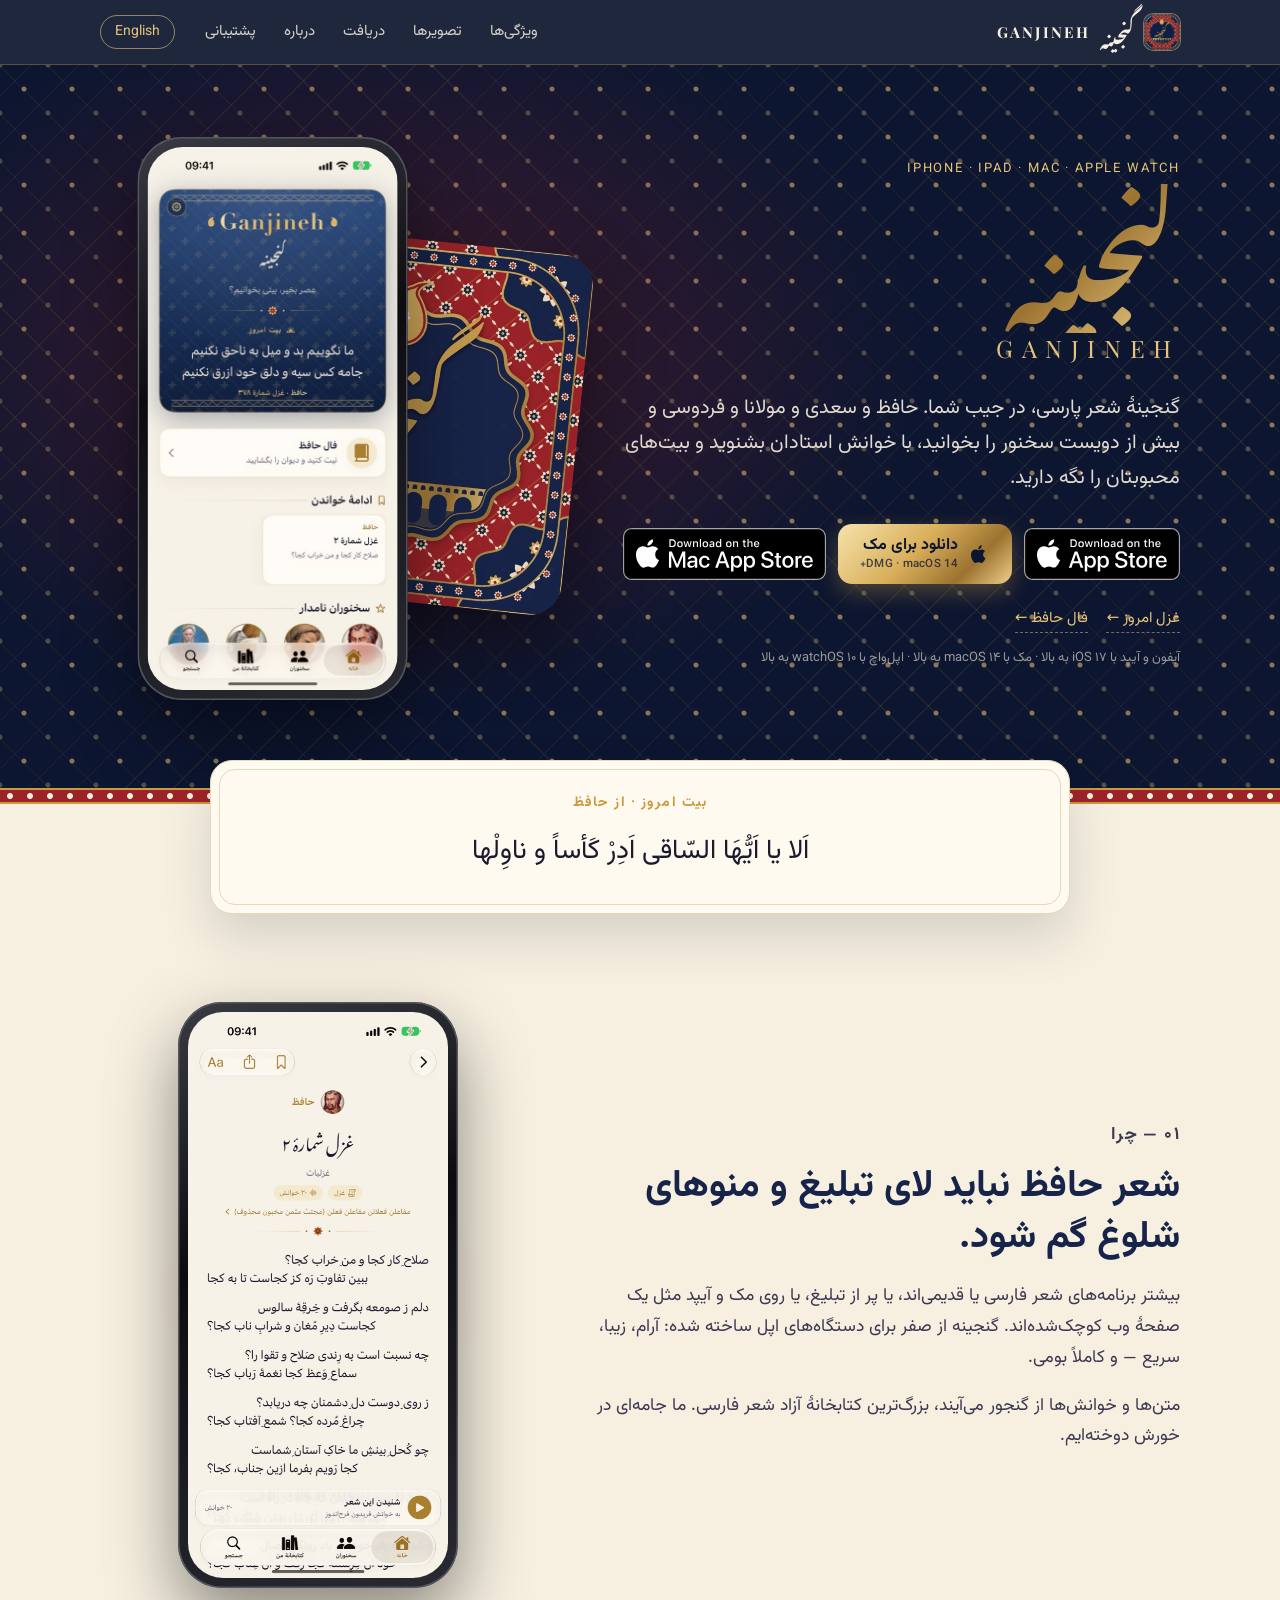
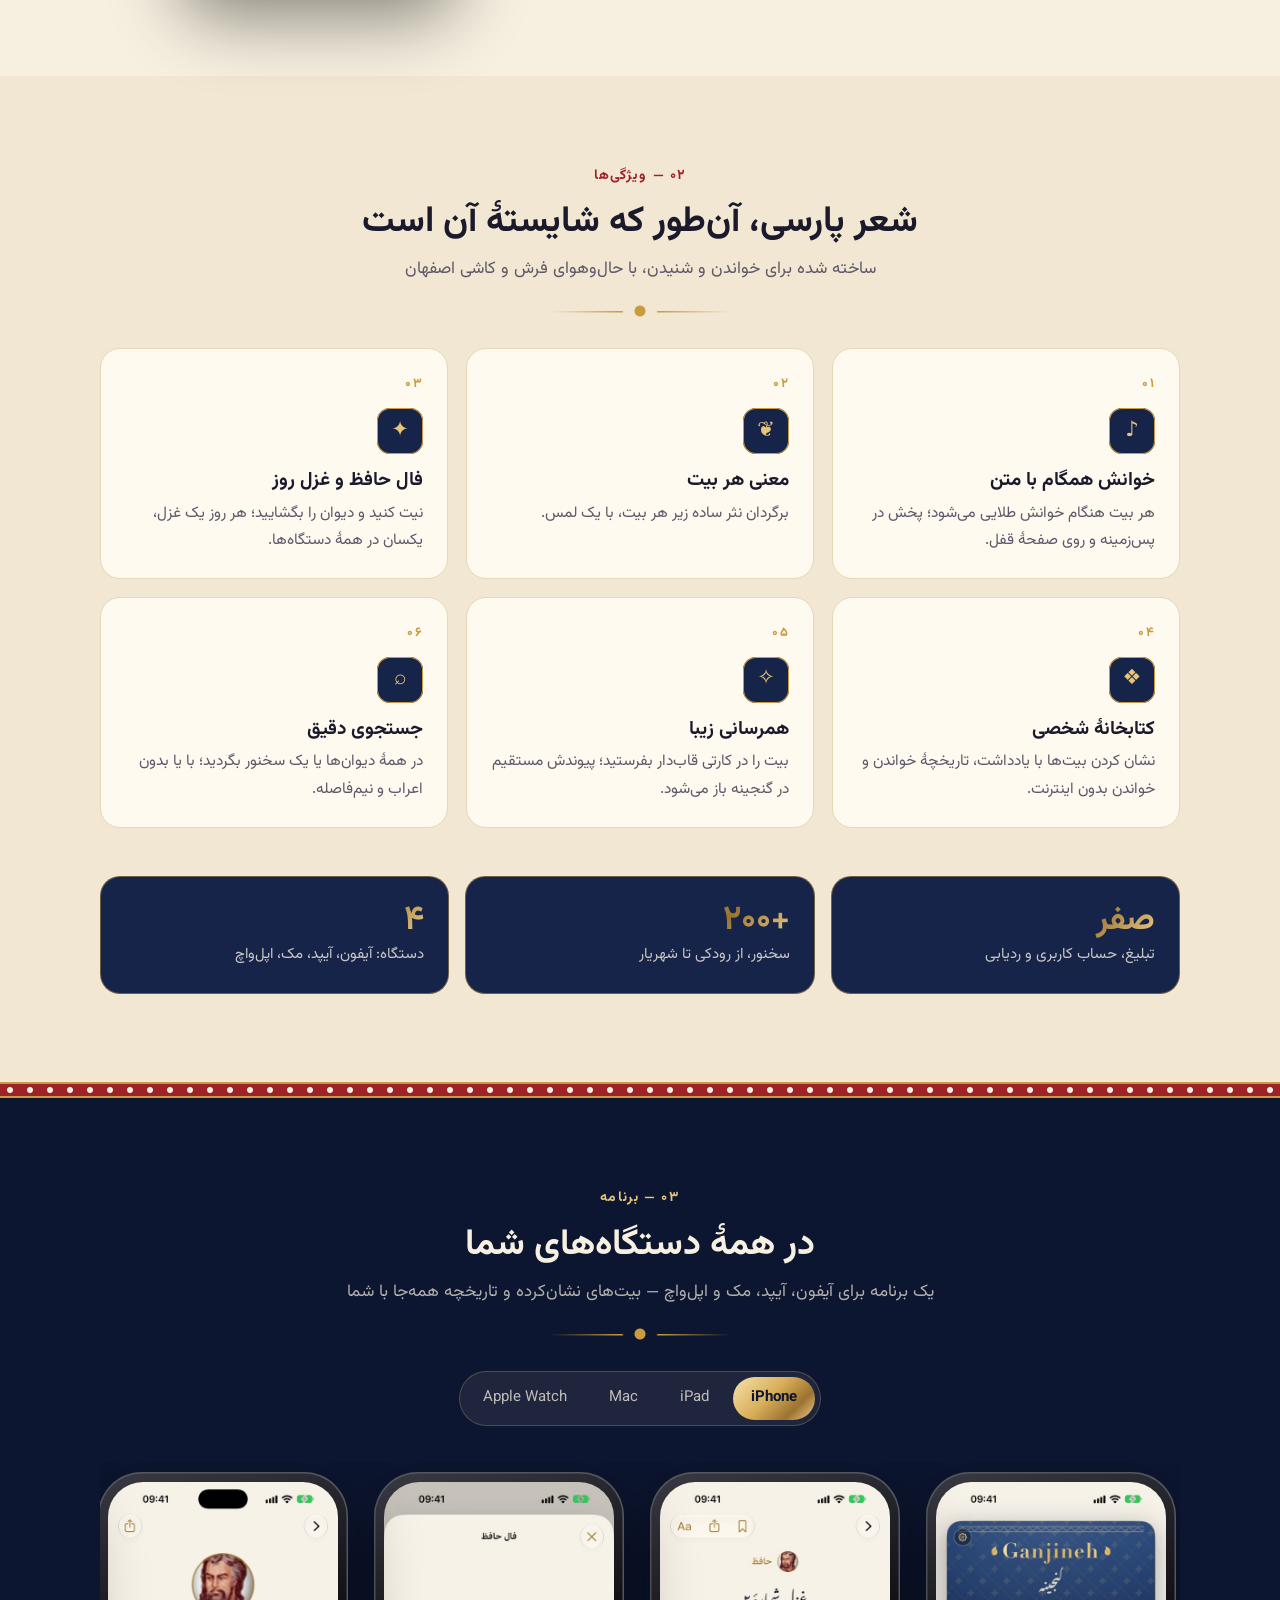
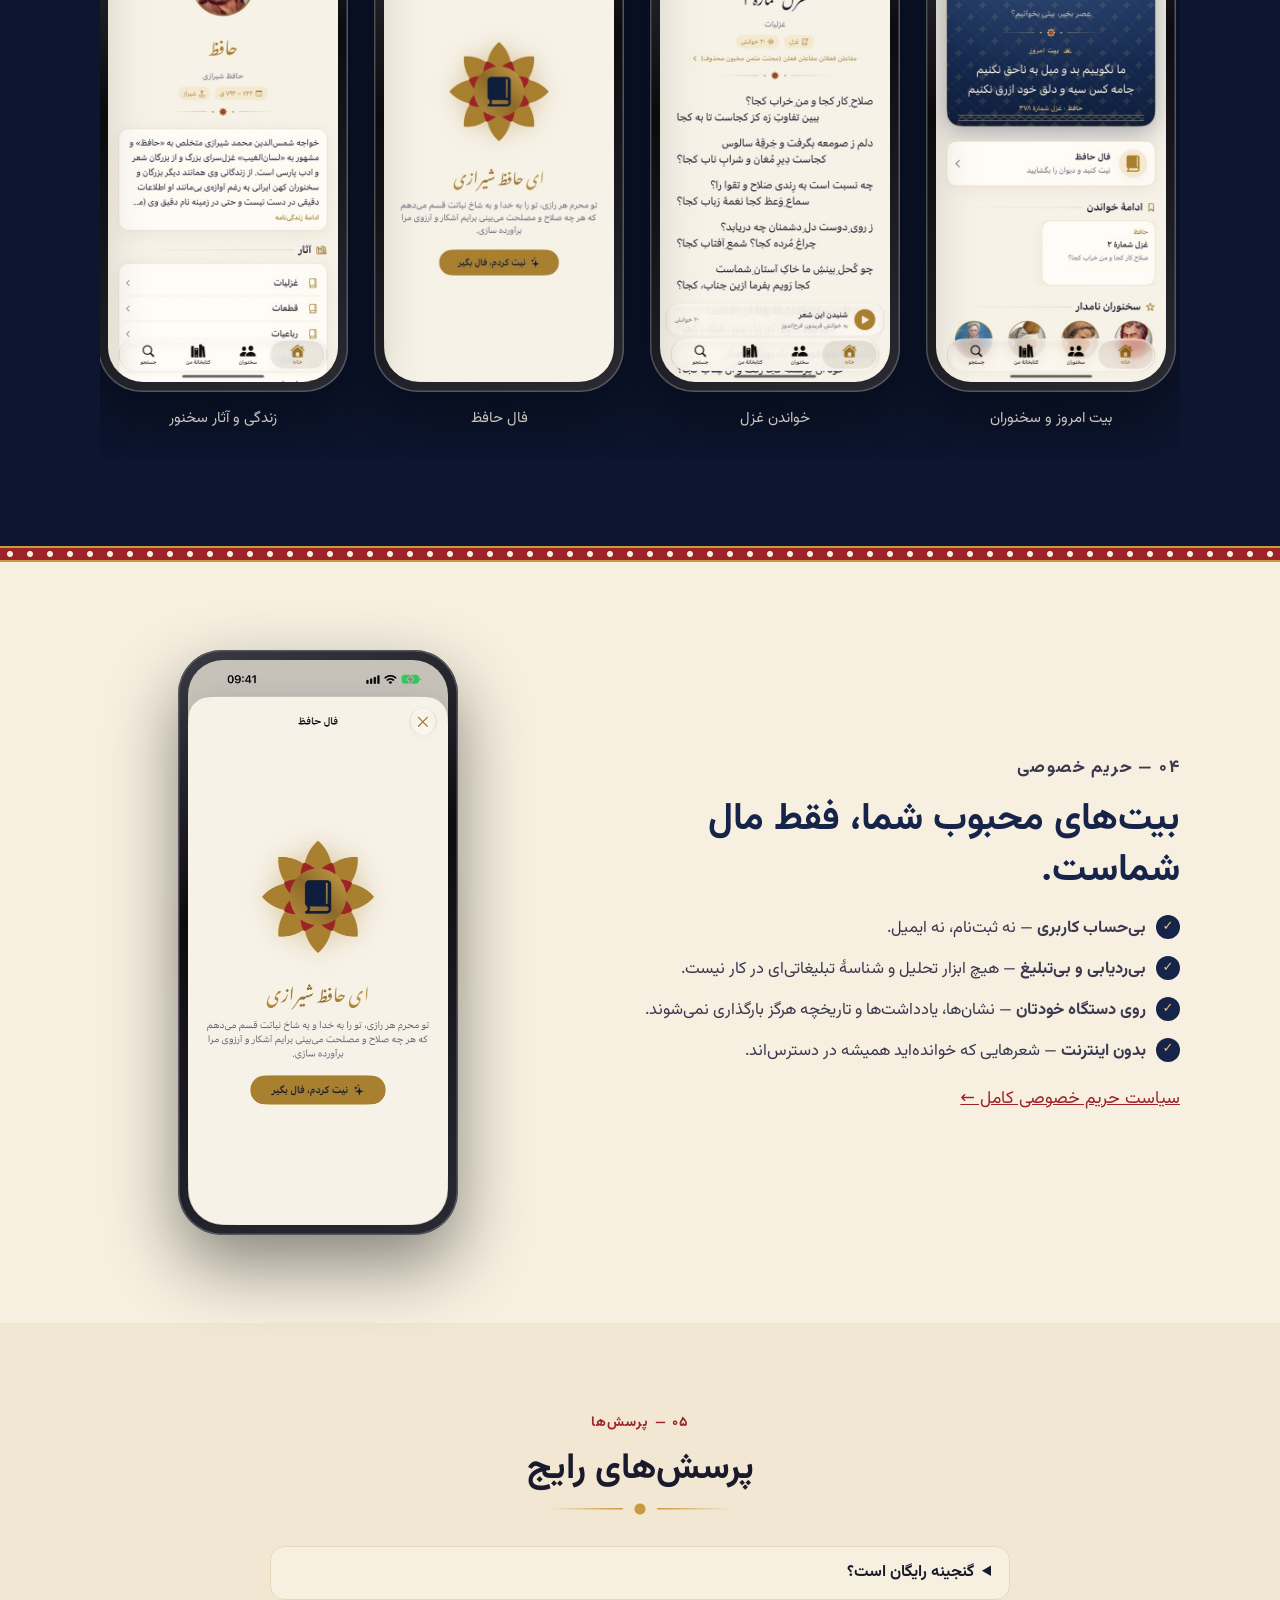
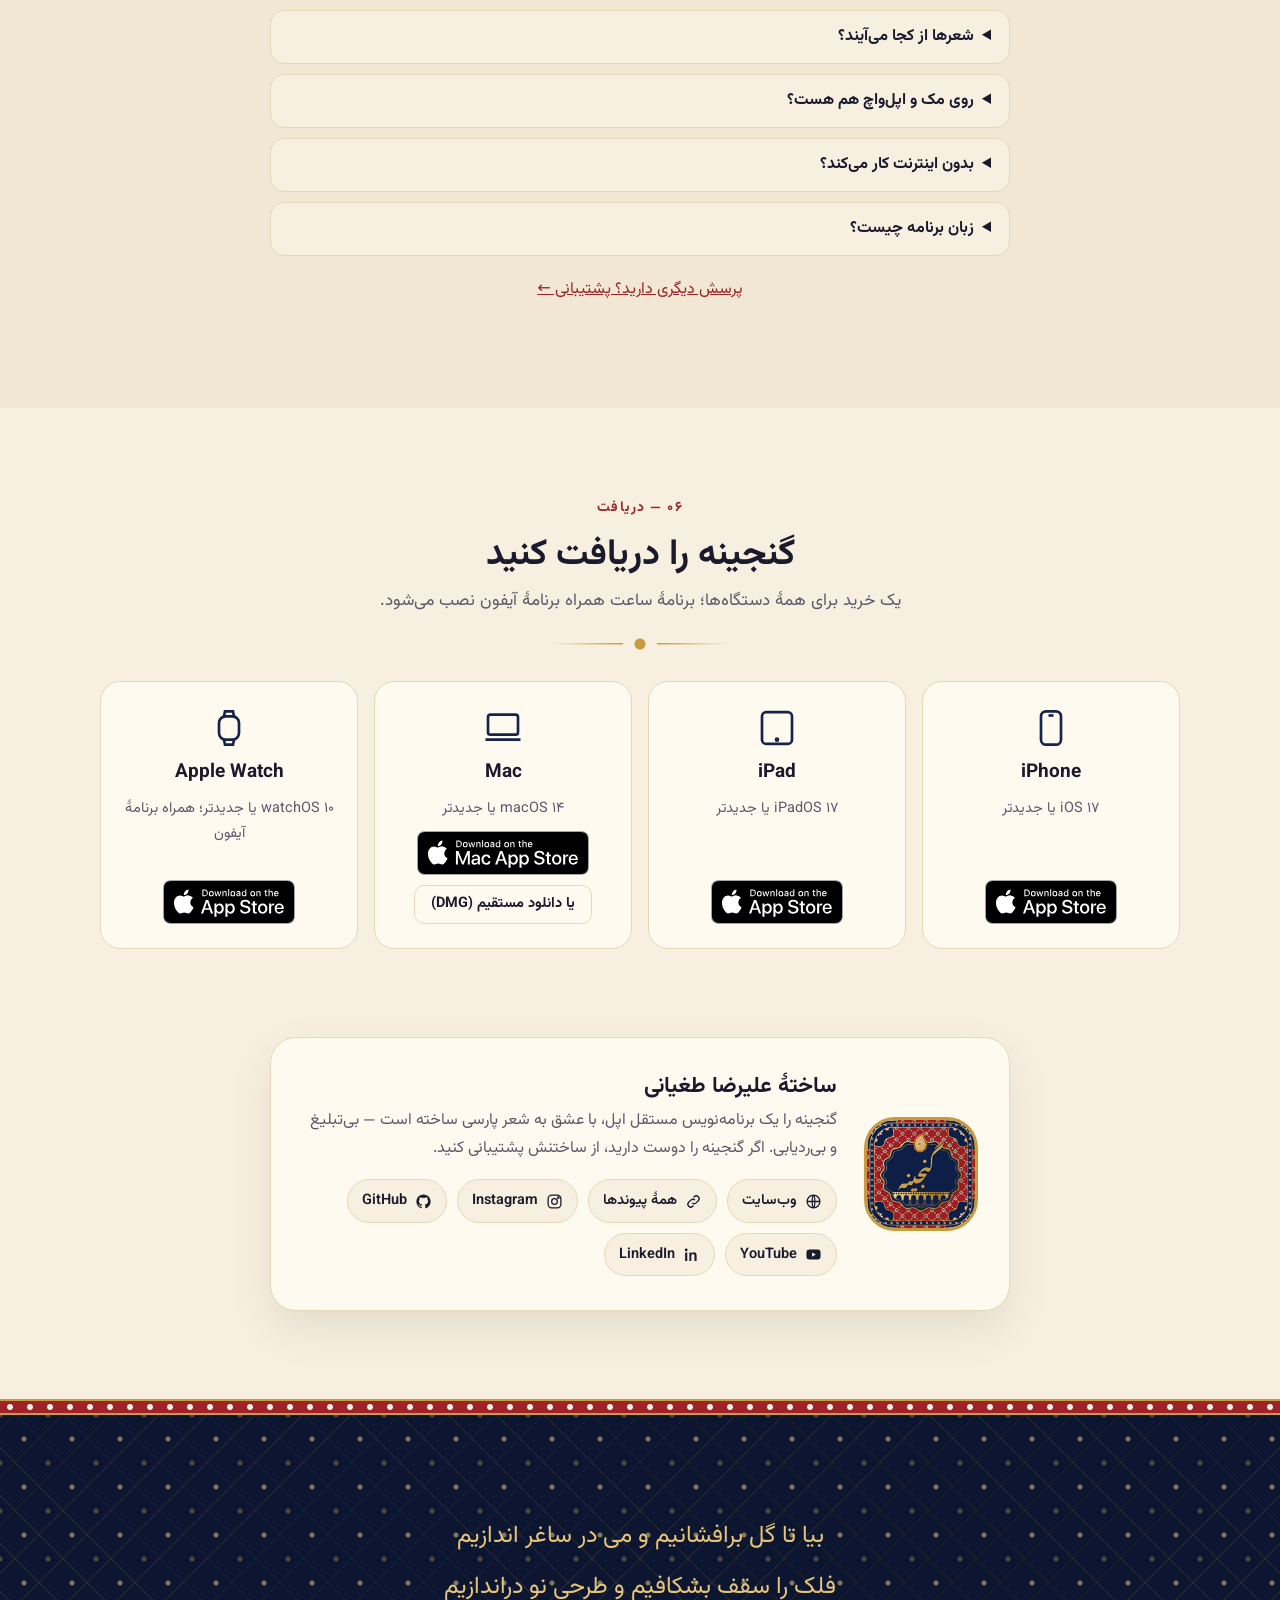
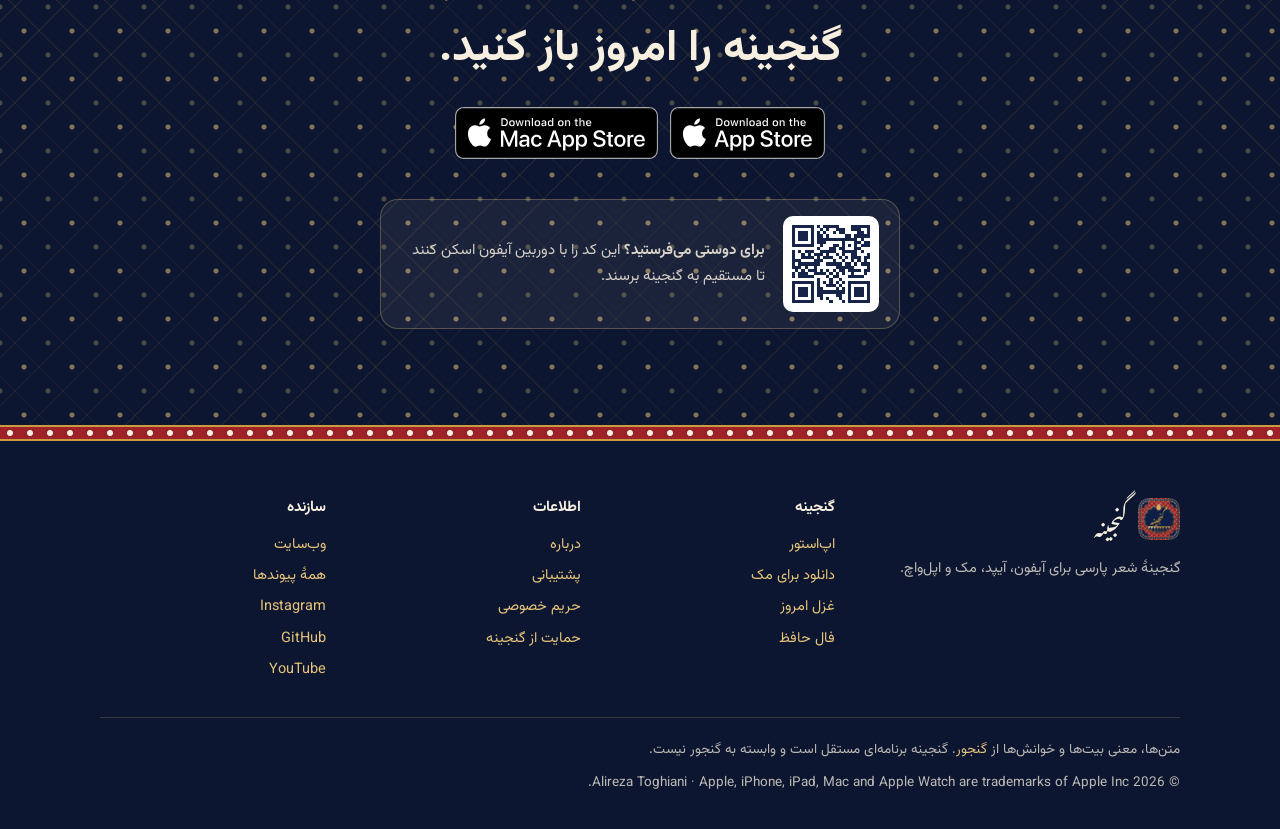
==== commit 6d7cbbb6: "Dev site: dev.ganjinehparsi.com, hidden from search engines Co-Authored-By: Claude Opus 5.5 <noreply" ====
--- a/index.html
+++ b/index.html
@@ -2,6 +2,7 @@
 <html lang="fa" dir="rtl">
 <head>
 <meta charset="utf-8">
+<meta name="robots" content="noindex, nofollow">
 <meta name="viewport" content="width=device-width, initial-scale=1, viewport-fit=cover">
 <title>گنجینه · Ganjineh — گنجینهٔ شعر پارسی برای آیفون، آیپد، مک و اپل‌واچ</title>
 <meta name="description" content="گنجینه: شعر کلاسیک فارسی را بخوانید، بشنوید و نگه دارید — حافظ، سعدی، مولانا، فردوسی و بیش از دویست سخنور. Ganjineh: read and listen to classical Persian poetry on iPhone, iPad, Mac and Apple Watch.">
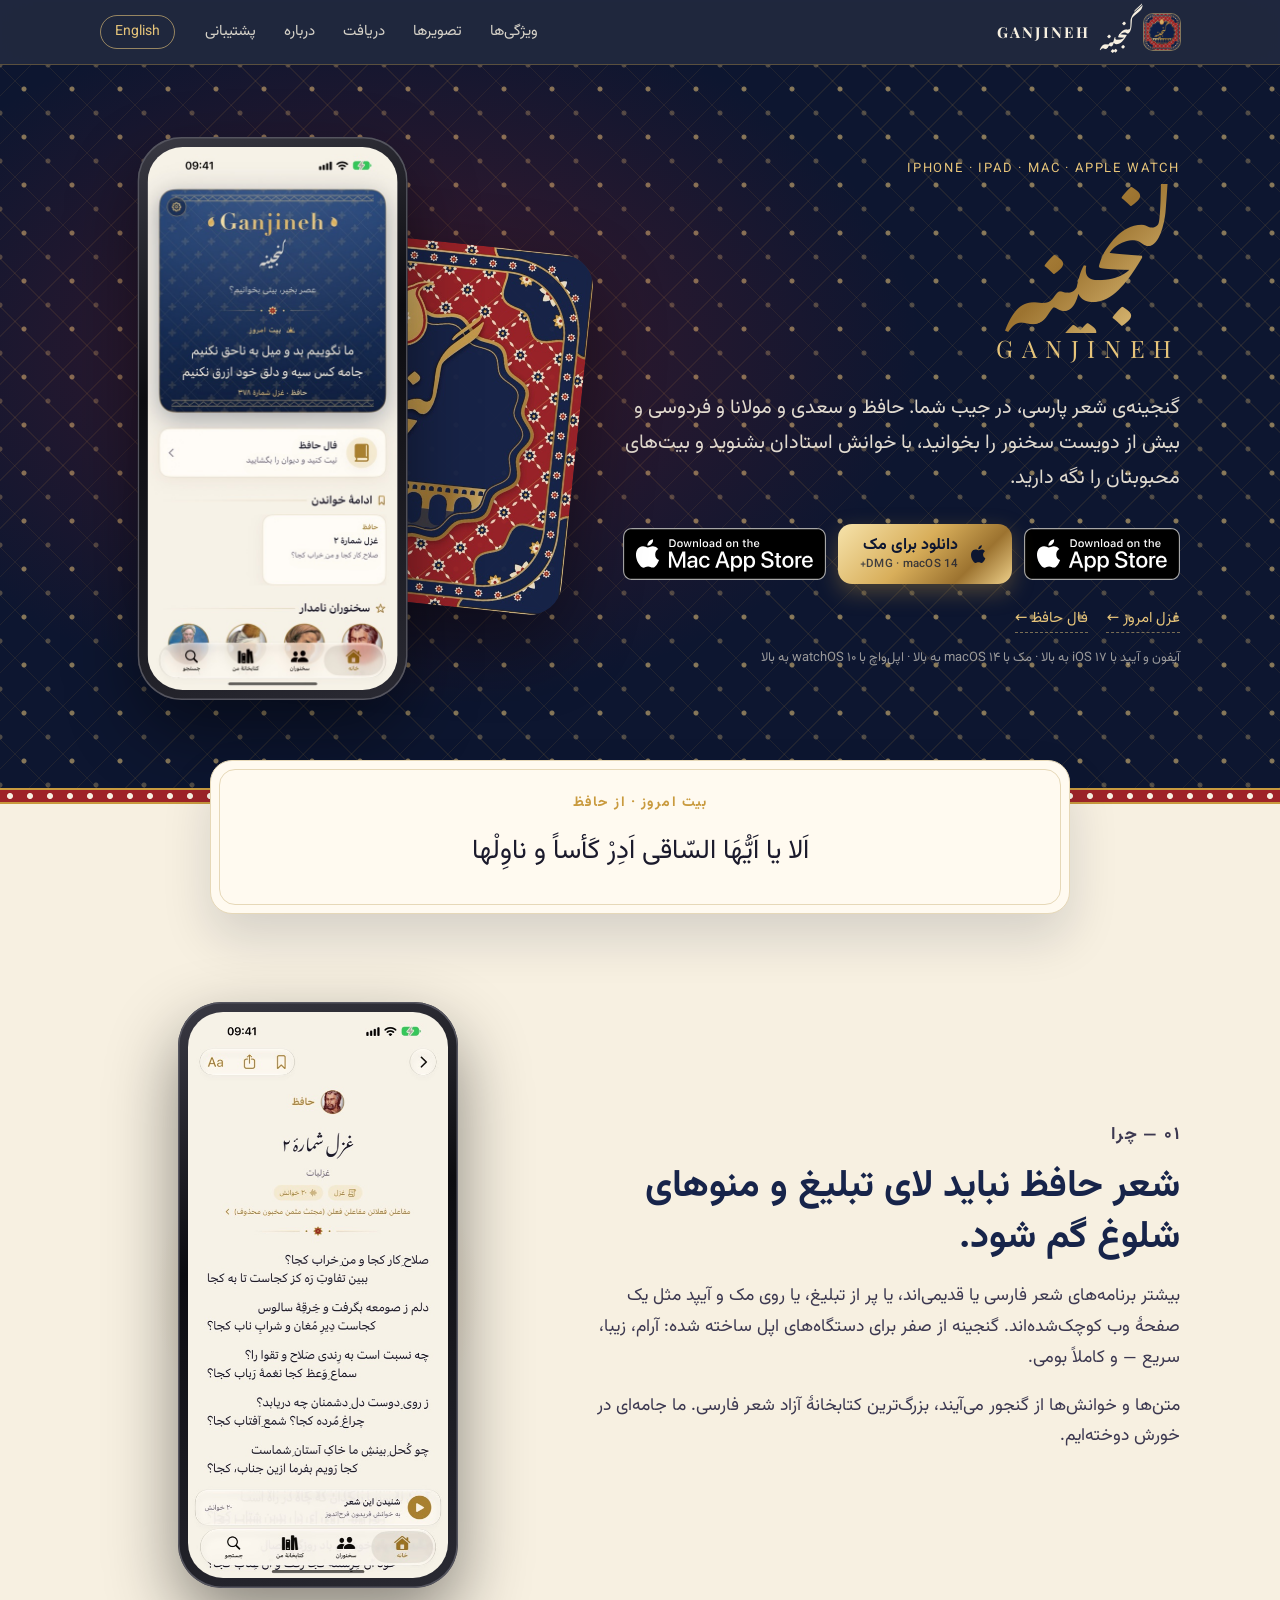
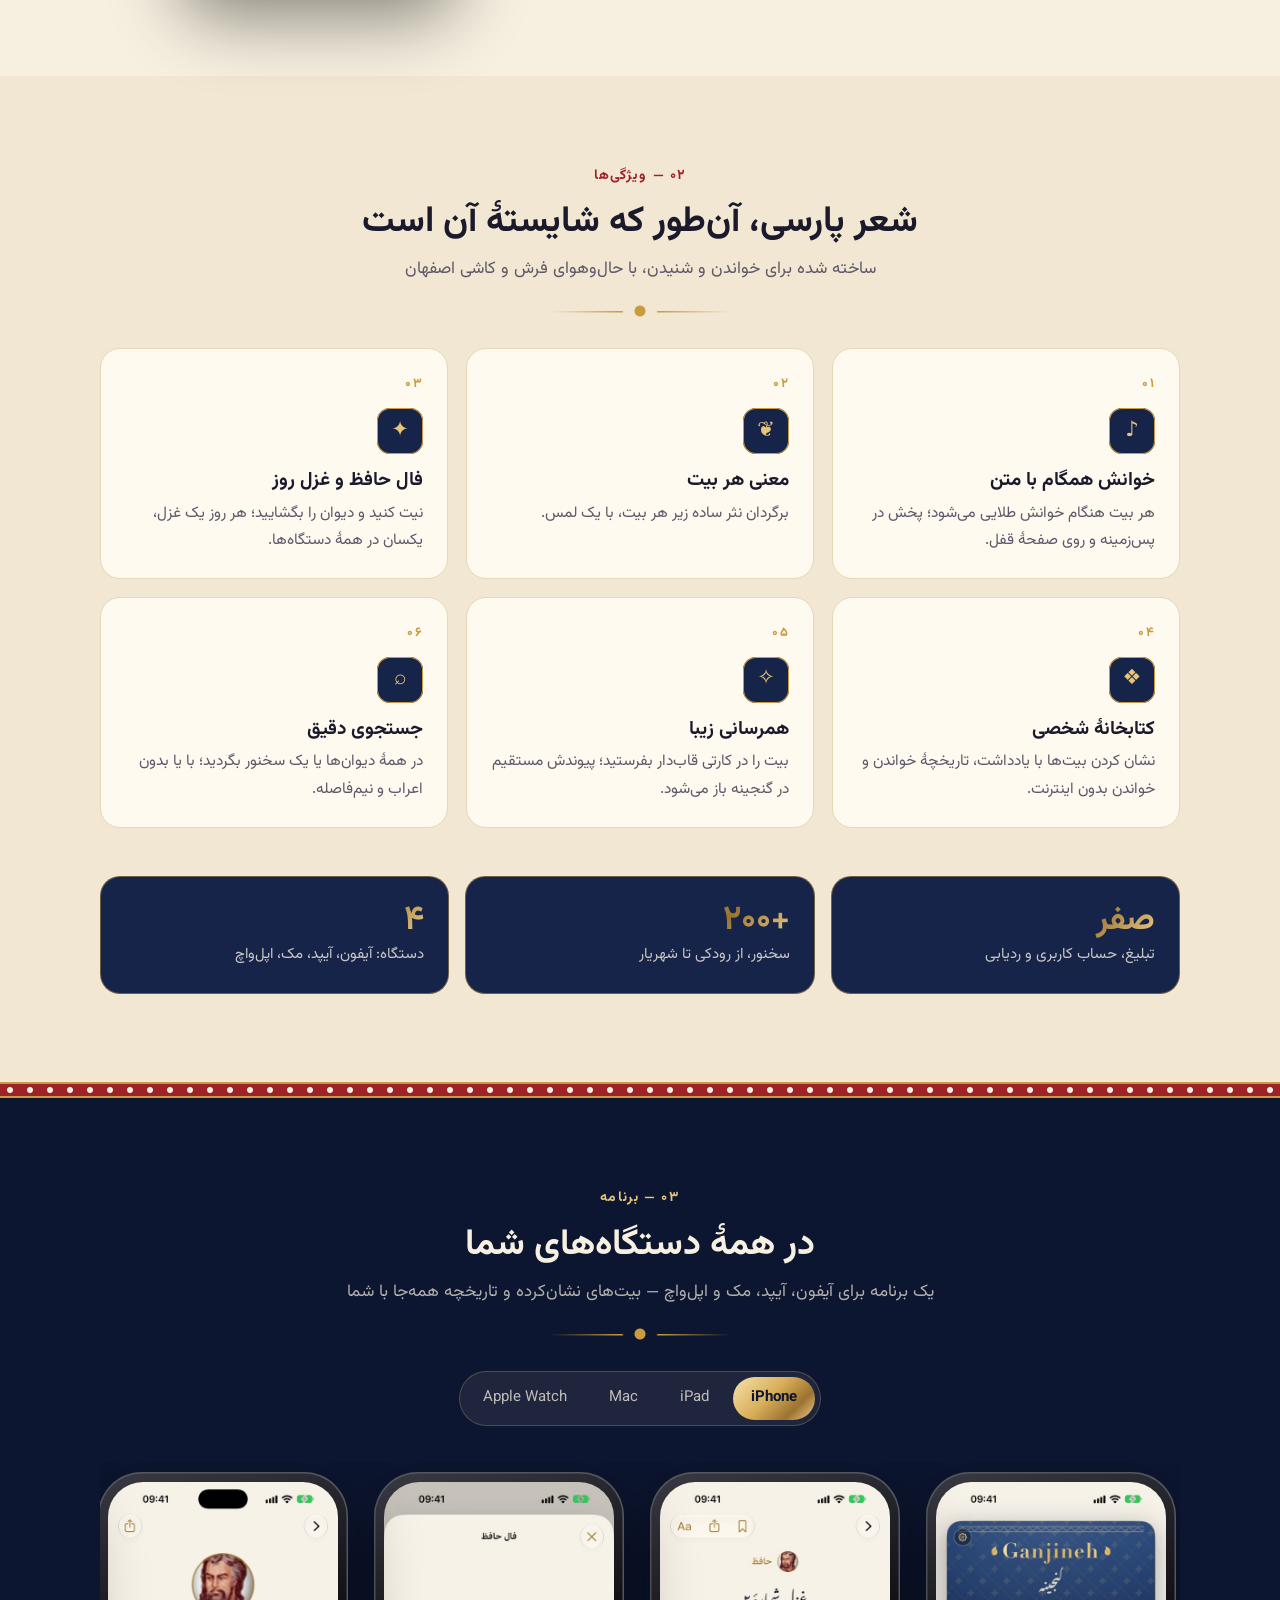
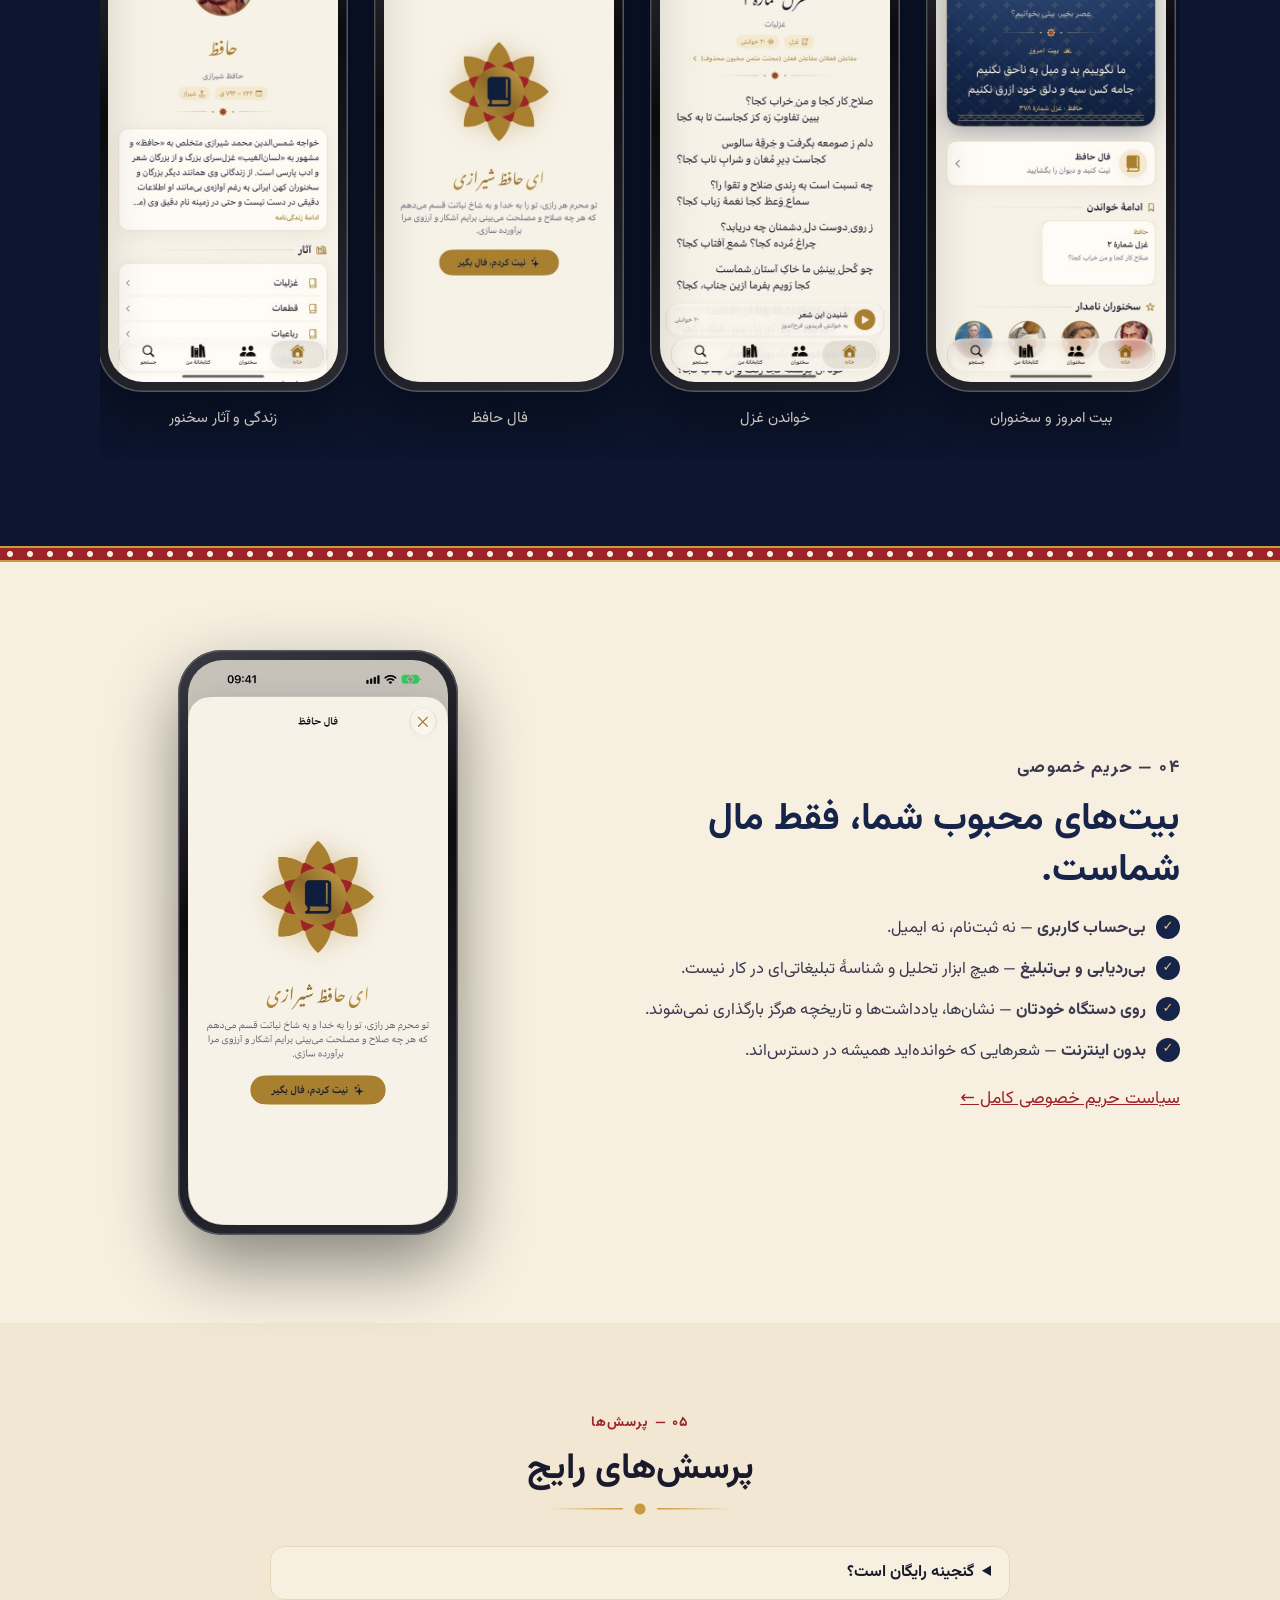
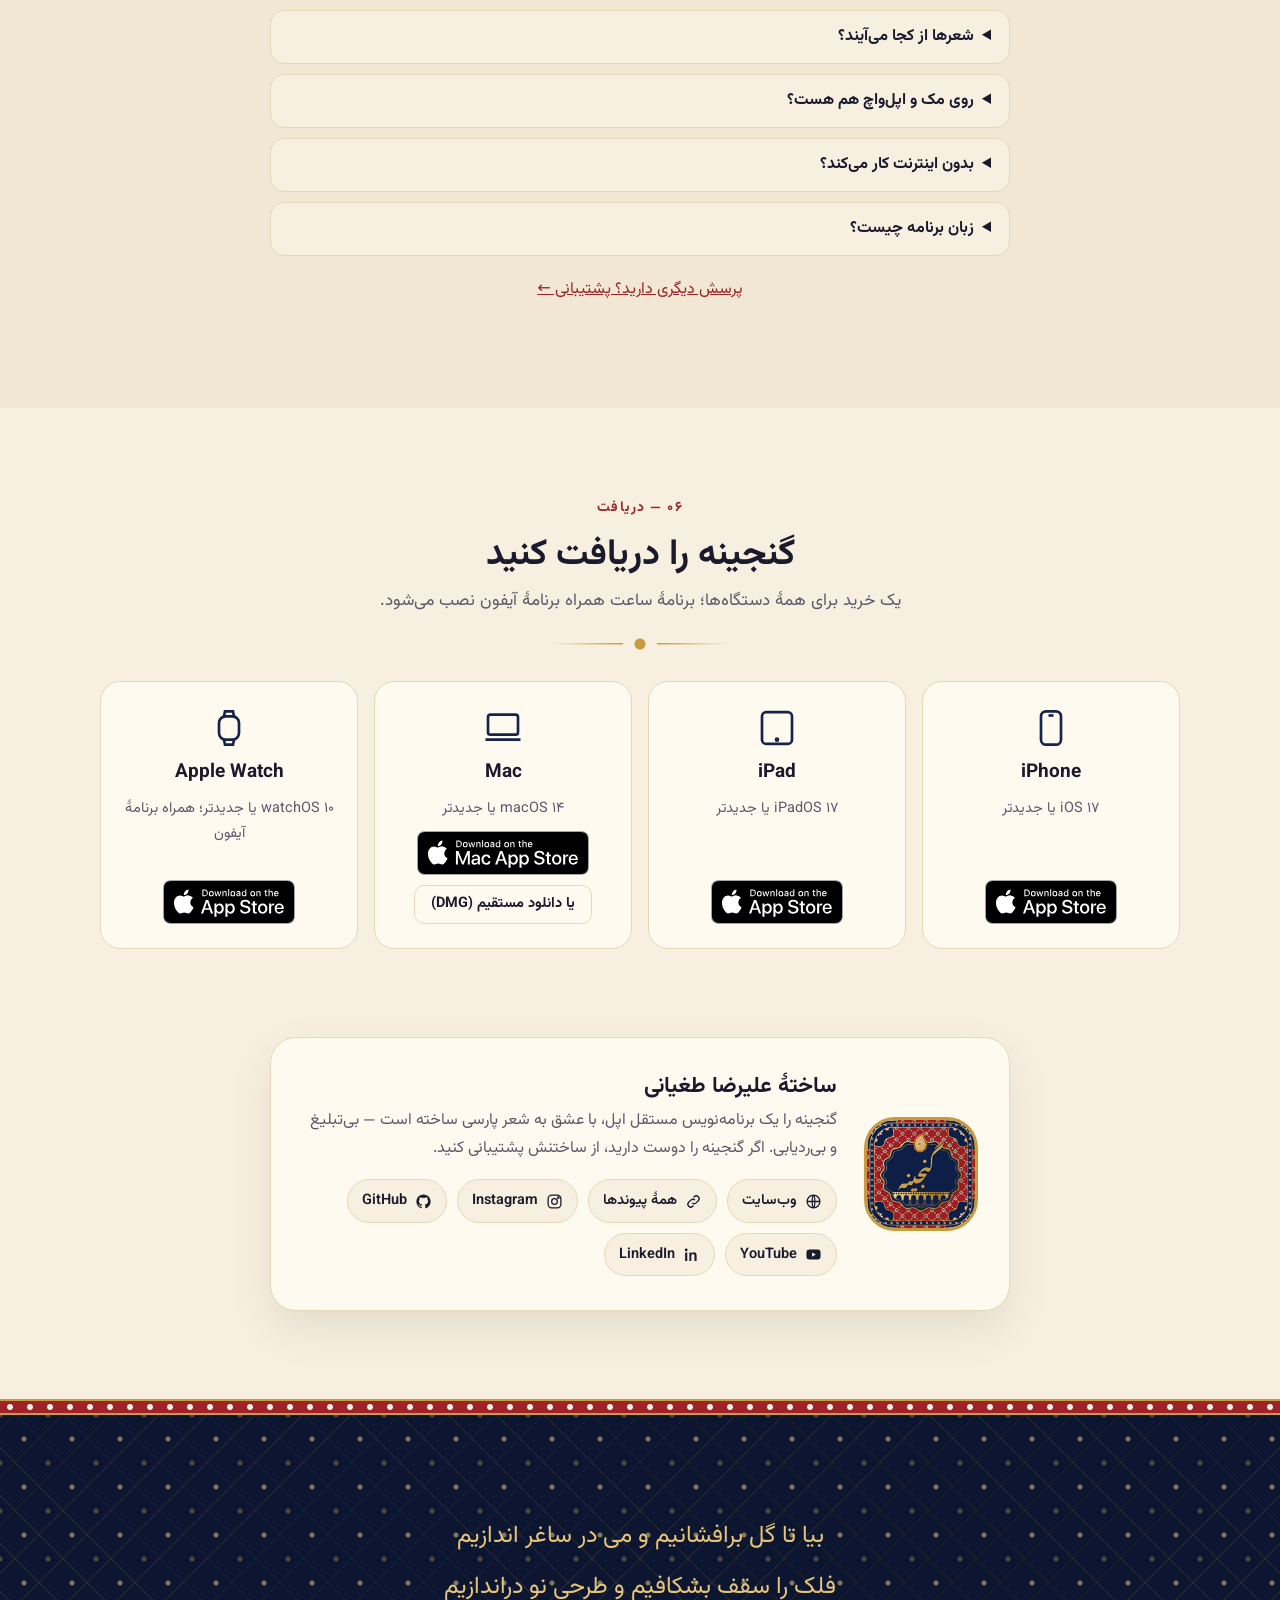
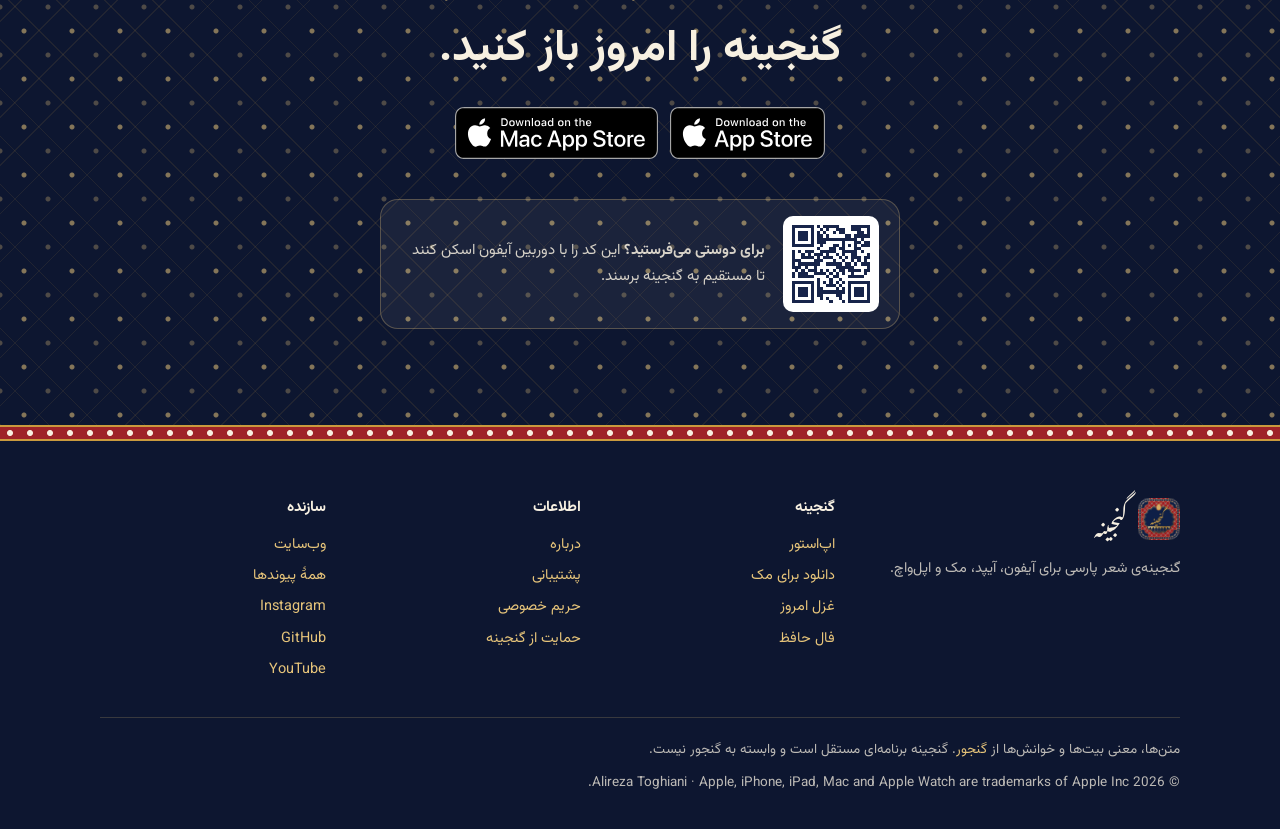
==== commit 928c2f19: "«گنجینه‌ی شعر پارسی»: the spelling with ی Co-Authored-By: Claude Opus 5.5 <noreply@anthropic.com>" ====
--- a/index.html
+++ b/index.html
@@ -4,7 +4,7 @@
 <meta charset="utf-8">
 <meta name="robots" content="noindex, nofollow">
 <meta name="viewport" content="width=device-width, initial-scale=1, viewport-fit=cover">
-<title>گنجینه · Ganjineh — گنجینهٔ شعر پارسی برای آیفون، آیپد، مک و اپل‌واچ</title>
+<title>گنجینه · Ganjineh — گنجینه‌ی شعر پارسی برای آیفون، آیپد، مک و اپل‌واچ</title>
 <meta name="description" content="گنجینه: شعر کلاسیک فارسی را بخوانید، بشنوید و نگه دارید — حافظ، سعدی، مولانا، فردوسی و بیش از دویست سخنور. Ganjineh: read and listen to classical Persian poetry on iPhone, iPad, Mac and Apple Watch.">
 <link rel="icon" type="image/png" href="/assets/favicon.png">
 <link rel="apple-touch-icon" href="/assets/apple-touch-icon.png">
@@ -12,7 +12,7 @@
 <meta name="apple-itunes-app" content="app-id=6822480269, app-argument=https://ganjinehparsi.com/">
 <meta property="og:site_name" content="Ganjineh · گنجینه">
 <meta property="og:title" content="گنجینه · Ganjineh">
-<meta property="og:description" content="گنجینهٔ شعر پارسی، در جیب شما · The treasury of Persian poetry for iPhone, iPad, Mac and Apple Watch">
+<meta property="og:description" content="گنجینه‌ی شعر پارسی، در جیب شما · The treasury of Persian poetry for iPhone, iPad, Mac and Apple Watch">
 <meta property="og:image" content="https://ganjinehparsi.com/assets/og.jpg">
 <meta property="og:url" content="https://ganjinehparsi.com/">
 <meta name="twitter:card" content="summary_large_image">
@@ -46,7 +46,7 @@
         <span class="eyebrow">iPhone · iPad · Mac · Apple Watch</span>
         <h1 class="title-fa">گنجینه</h1>
         <p class="title-en">Ganjineh</p>
-        <p class="lead only-fa">گنجینهٔ شعر پارسی، در جیب شما. حافظ و سعدی و مولانا و فردوسی و بیش از دویست سخنور را بخوانید، با خوانش استادان بشنوید و بیت‌های محبوبتان را نگه دارید.</p>
+        <p class="lead only-fa">گنجینه‌ی شعر پارسی، در جیب شما. حافظ و سعدی و مولانا و فردوسی و بیش از دویست سخنور را بخوانید، با خوانش استادان بشنوید و بیت‌های محبوبتان را نگه دارید.</p>
         <p class="lead only-en">The treasury of Persian poetry, in your pocket. Read Hafez, Saadi, Rumi, Ferdowsi and over two hundred poets, listen to master recitations as each couplet glows, and keep the verses you love.</p>
         <div class="cta">
           <a class="badge" data-link="appStore" href="#download" aria-label="Download on the App Store"><img src="/assets/download-on-the-app-store.svg" alt="Download on the App Store"></a>
